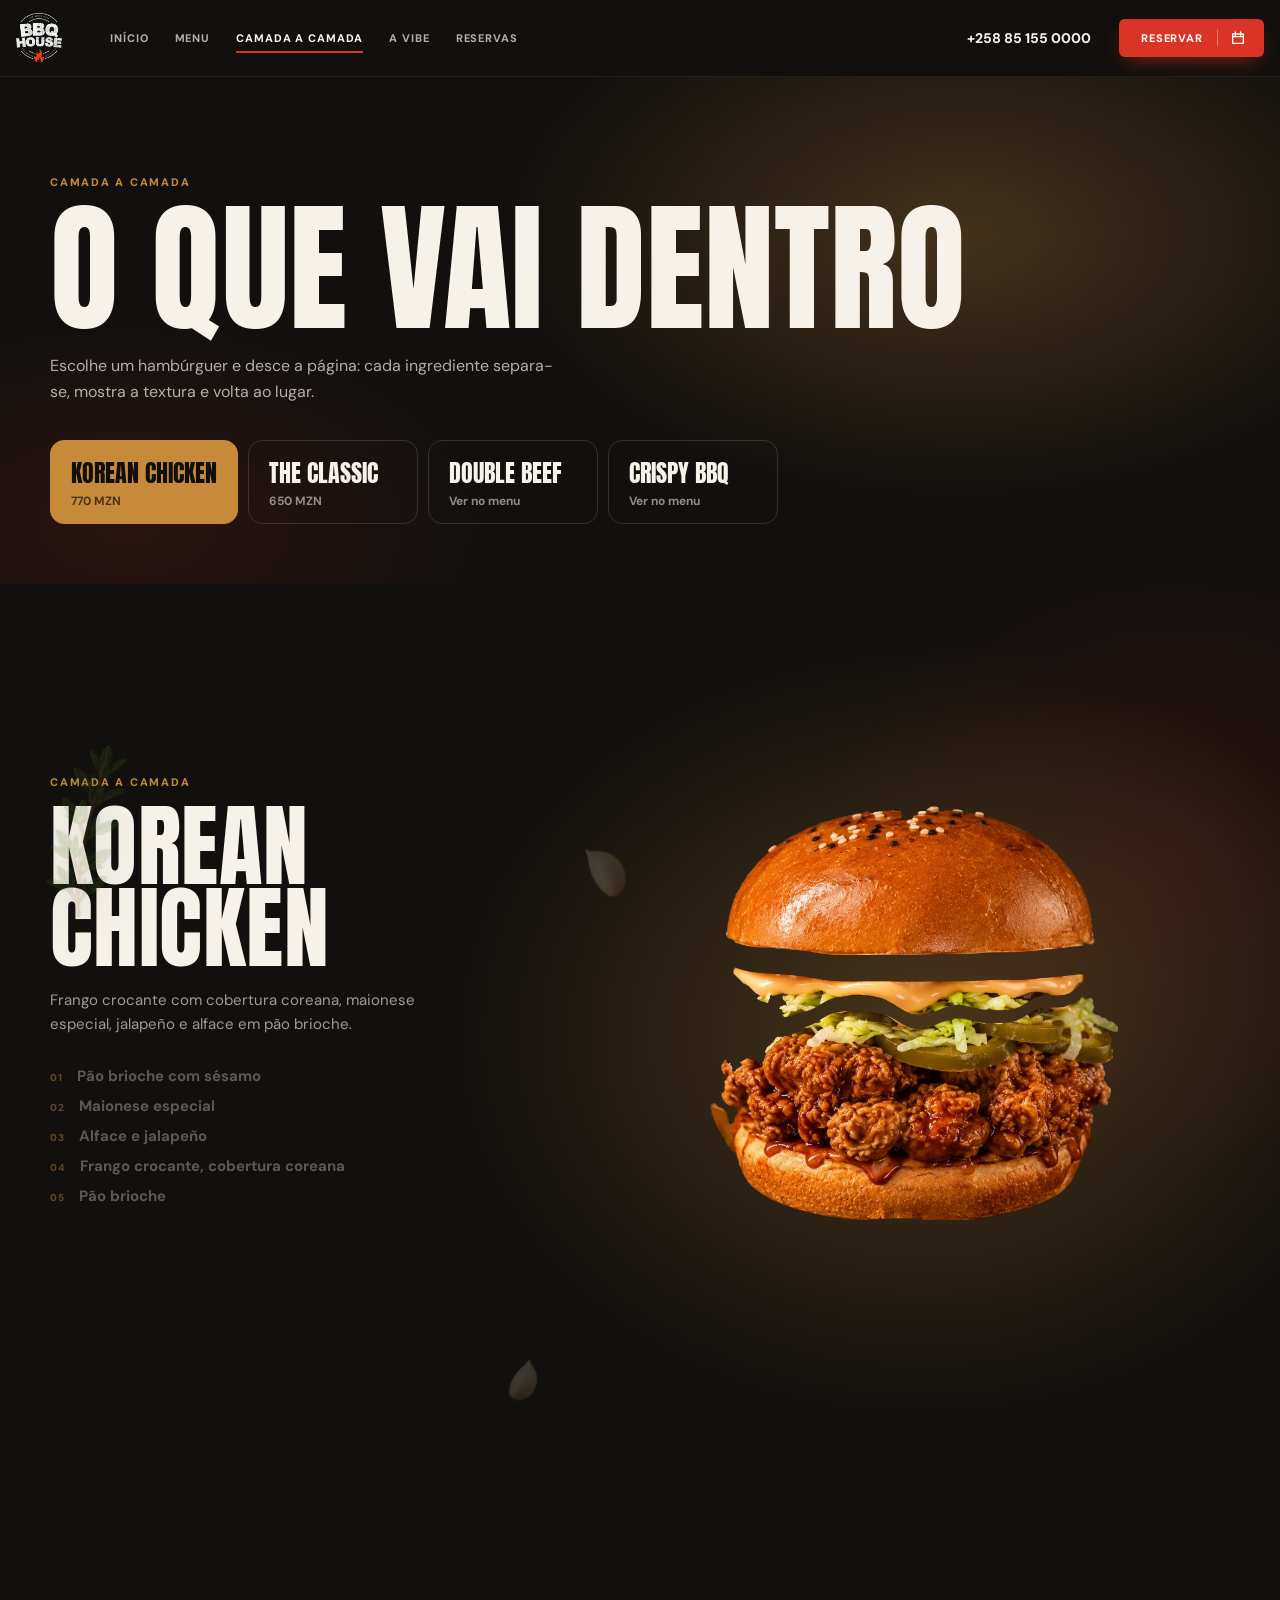
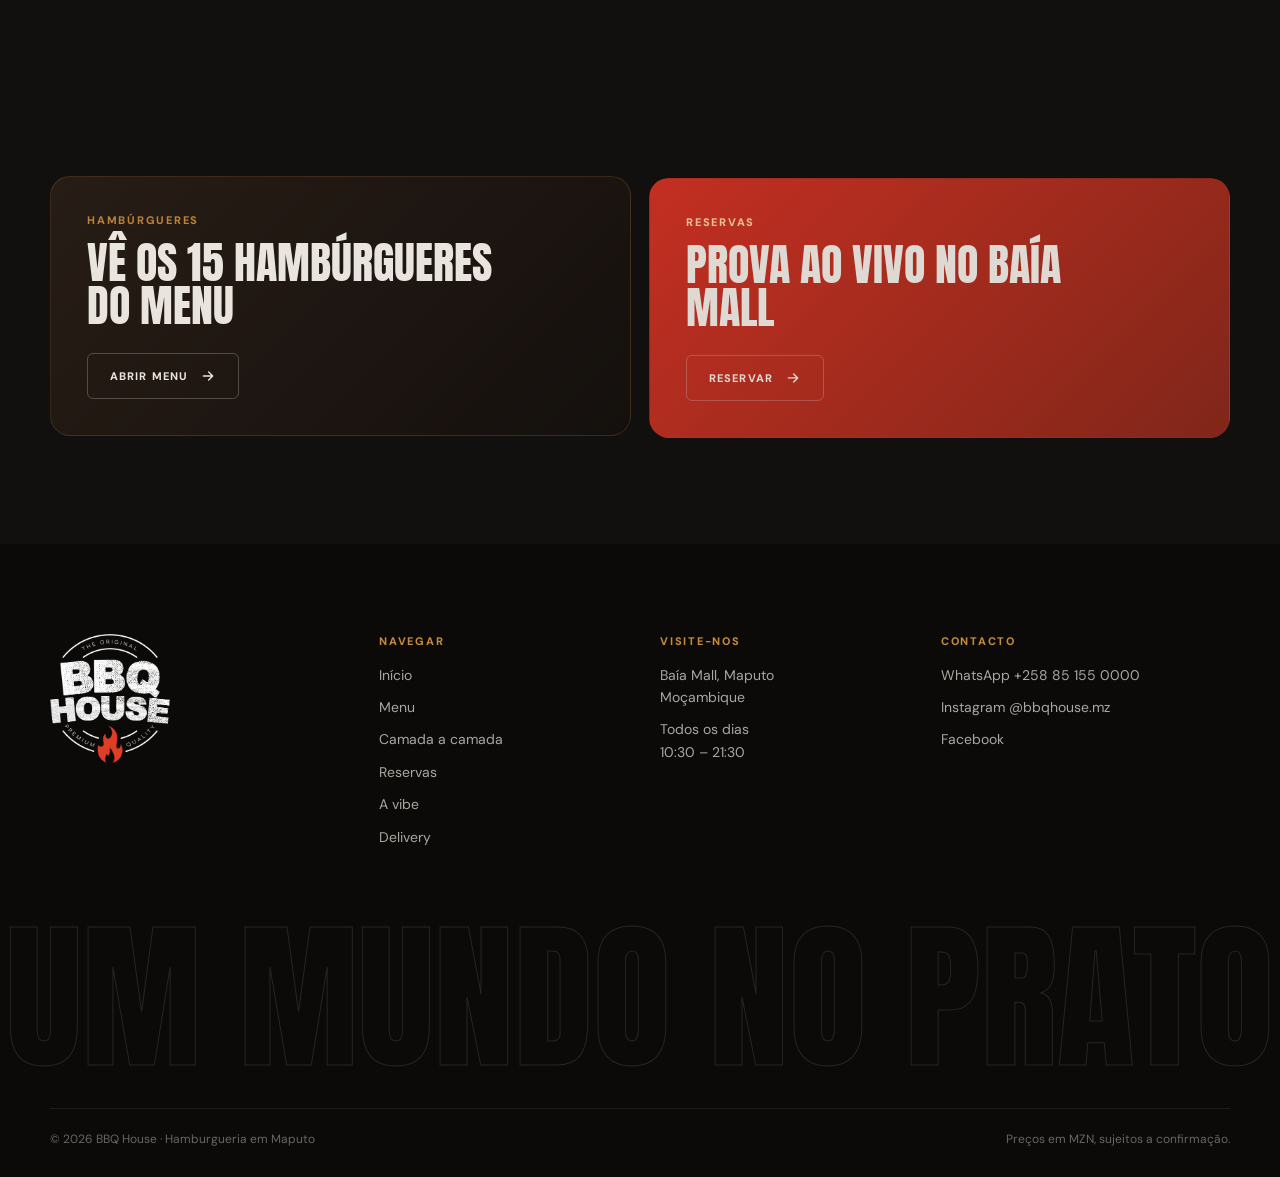
==== camadas.html @ 271ad7fa "Mais páginas: menu completo, camada a camada e reservas - menu.html: os 104 pratos do menu publicado" ====
<!doctype html>
<html lang="pt">
<head>
  <meta charset="utf-8">
  <meta name="viewport" content="width=device-width, initial-scale=1">
  <title>Camada a camada — BBQ House Maputo</title>
  <meta name="description" content="Vê cada hambúrguer da BBQ House camada a camada: pão, molhos, vegetais e carne, um a um.">
  <link rel="icon" href="assets/brand/logo-dark.png">
  <link rel="preconnect" href="https://fonts.googleapis.com">
  <link rel="preconnect" href="https://fonts.gstatic.com" crossorigin>
  <link href="https://fonts.googleapis.com/css2?family=Anton&family=DM+Sans:wght@400;500;700;800&display=swap" rel="stylesheet">
  <link rel="stylesheet" href="css/style.css">
</head>
<body class="sub">
  <header class="snav">
    <div class="snav__in">
      <a class="snav__logo" href="index.html" aria-label="BBQ House — início"><img src="assets/brand/logo-white.png" alt="BBQ House"></a>
      <nav class="snav__links" aria-label="Principal"><a href="index.html">Início</a><a href="menu.html">Menu</a><a href="camadas.html" aria-current="page">Camada a camada</a><a href="index.html#vibe">A vibe</a><a href="reservas.html">Reservas</a></nav>
      <a class="snav__phone" href="https://wa.me/258851550000" target="_blank" rel="noopener">+258 85 155 0000</a>
      <a class="btn-menu" href="reservas.html">Reservar <svg viewBox="0 0 24 24" aria-hidden="true"><path d="M4 6h16v14H4z M4 10h16 M8 3v5 M16 3v5"/></svg></a>
      <button class="nav__burger" id="burger-btn" aria-label="Abrir menu" aria-expanded="false" aria-controls="mnav"><span></span><span></span></button>
    </div>
  </header>

  <main>
    <section class="page-hero chero">
      <div class="page-hero__light" aria-hidden="true"></div>
      <div class="wrap">
        <span class="eyebrow">Camada a camada</span>
        <h1>O que vai dentro</h1>
        <p>Escolhe um hambúrguer e desce a página: cada ingrediente separa-se, mostra a textura e volta ao lugar.</p>
        <div class="ctabs" id="story-tabs" role="tablist" aria-label="Escolher hambúrguer"></div>
      </div>
    </section>

    <section class="story" id="story" aria-label="Hambúrguer camada a camada">
      <div class="story__sticky">
        <div class="story__light" aria-hidden="true"></div>
        <img class="deco d-rosemary" src="assets/img/deco/rosemary.webp" alt="" aria-hidden="true" data-depth="0.6" data-rot="-30">
        <img class="deco d-sesame1" src="assets/img/deco/garlic.webp" alt="" aria-hidden="true" data-depth="1.4" data-rot="120">
        <img class="deco d-sesame2" src="assets/img/deco/garlic.webp" alt="" aria-hidden="true" data-depth="0.9" data-rot="-80">
        <div class="wrap story__grid">
          <div class="story__copy">
            <span class="eyebrow">Camada a camada</span>
            <h2 id="story-title">Korean<br>Chicken</h2>
            <p id="story-desc"></p>
            <ol class="story__list" id="story-list"></ol>
            <div class="story__cta" id="story-cta">
              <a class="btn-order btn-order--red" id="story-order" href="https://wa.me/258851550000" target="_blank" rel="noopener">Encomendar</a>
              <span class="story__price" id="story-price"></span>
            </div>
          </div>
          <div class="story__stage" id="story-stage">
            <div class="story__steam" id="story-steam" aria-hidden="true"><i></i><i></i><i></i></div>
          </div>
        </div>
      </div>
    </section>

    <section class="mcta">
      <div class="wrap mcta__grid">
        <a class="mcta__card" href="menu.html#burgers" data-reveal>
          <span class="eyebrow">Hambúrgueres</span><b>Vê os 15 hambúrgueres do menu</b><span class="btn-ghost">Abrir menu <svg viewBox="0 0 24 24" aria-hidden="true"><path d="M5 12h14M13 6l6 6-6 6"/></svg></span>
        </a>
        <a class="mcta__card mcta__card--red" href="reservas.html" data-reveal>
          <span class="eyebrow">Reservas</span><b>Prova ao vivo no Baía Mall</b><span class="btn-ghost">Reservar <svg viewBox="0 0 24 24" aria-hidden="true"><path d="M5 12h14M13 6l6 6-6 6"/></svg></span>
        </a>
      </div>
    </section>
  </main>
  <footer class="footer" id="contacto">
    <div class="wrap footer__top">
      <img class="footer__logo" src="assets/brand/logo-white.png" alt="BBQ House" loading="lazy">
      <nav class="footer__col" aria-label="Rodapé">
        <span class="eyebrow">Navegar</span>
        <a href="index.html">Início</a><a href="menu.html">Menu</a><a href="camadas.html">Camada a camada</a><a href="reservas.html">Reservas</a><a href="index.html#vibe">A vibe</a><a href="index.html#delivery">Delivery</a>
      </nav>
      <div class="footer__col" id="localizacao">
        <span class="eyebrow">Visite-nos</span>
        <p>Baía Mall, Maputo<br>Moçambique</p>
        <p>Todos os dias<br>10:30 – 21:30</p>
      </div>
      <div class="footer__col">
        <span class="eyebrow">Contacto</span>
        <a href="https://wa.me/258851550000" target="_blank" rel="noopener">WhatsApp +258 85 155 0000</a>
        <a href="https://www.instagram.com/bbqhouse.mz" target="_blank" rel="noopener">Instagram @bbqhouse.mz</a>
        <a href="https://www.facebook.com/share/1EReG5933v/" target="_blank" rel="noopener">Facebook</a>
      </div>
    </div>
    <div class="footer__word" aria-hidden="true">Um mundo no prato</div>
    <div class="wrap footer__bottom">
      <span>© 2026 BBQ House · Hamburgueria em Maputo</span>
      <span>Preços em MZN, sujeitos a confirmação.</span>
    </div>
  </footer>

  <!-- Menu do telemóvel -->
  <div class="mnav" id="mnav" hidden role="dialog" aria-modal="true" aria-label="Menu">
    <div class="mnav__top">
      <img src="assets/brand/logo-white.png" alt="BBQ House" width="54">
      <button class="mnav__close" id="mnav-close" type="button" aria-label="Fechar menu">×</button>
    </div>
    <nav aria-label="Menu">
      <a href="index.html">Início</a><a href="menu.html">Menu</a><a href="camadas.html">Camadas</a><a href="reservas.html">Reservas</a><a href="index.html#vibe">A vibe</a><a href="#contacto">Contacto</a>
    </nav>
    <a class="btn-order btn-order--red btn-lg" href="https://wa.me/258851550000" target="_blank" rel="noopener">WhatsApp +258 85 155 0000</a>
  </div>
  <a class="fab" id="fab" href="reservas.html"><svg viewBox="0 0 24 24" aria-hidden="true"><path d="M4 6h16v14H4z M4 10h16 M8 3v5 M16 3v5"/></svg>Reservar mesa</a>
  <script src="assets/vendor/gsap.min.js"></script>
  <script src="assets/vendor/ScrollTrigger.min.js"></script>
  <script src="js/layers.js"></script>
  <script src="js/camadas.js"></script>
  <script src="js/extras.js"></script>
</body>
</html>
---- css/style.css ----
/* BBQ House — paleta: carvão #12100E, branco quente #F6F1E9, vermelho #D93425, âmbar #C78A3B */
:root {
  --charcoal: #12100E;
  --cream: #F6F1E9;
  --white: #FFFDF9;
  --red: #D93425;
  --amber: #C78A3B;
  --muted: #8a8178;

  --panel: var(--amber);   /* cor do painel direito (muda por slide) */
  --panel-ink: var(--charcoal);
  --split: 60%;            /* onde começa o painel colorido */

  --title: 'Anton', 'Bebas Neue', Impact, sans-serif;
  --body: 'DM Sans', system-ui, sans-serif;
}

* { box-sizing: border-box; margin: 0; padding: 0; }
html, body { overflow-x: clip; }
html { scroll-snap-type: y proximity; }
body { font-family: var(--body); color: var(--charcoal); background: var(--charcoal); -webkit-font-smoothing: antialiased; }
img { display: block; max-width: 100%; }
a { color: inherit; text-decoration: none; }
button { font: inherit; color: inherit; background: none; border: 0; cursor: pointer; }
svg { width: 1em; height: 1em; fill: none; stroke: currentColor; stroke-width: 2; stroke-linecap: round; stroke-linejoin: round; }

/* ---------- HERO (pinned) ---------- */
.hero-scroll { position: relative; height: 400vh; /* confirmada em JS: nº de slides × 100vh */ }
.snap { position: absolute; left: 0; width: 1px; height: 1px; scroll-snap-align: start; }

.hero {
  position: sticky; top: 0; height: 100vh; height: 100svh; overflow: hidden;
  background: var(--cream);
}

.panel {
  position: absolute; top: 0; bottom: 0; left: var(--split); right: 0;
  background: var(--panel); overflow: hidden;
}
.panel::after { /* textura subtil */
  content: ''; position: absolute; inset: 0; pointer-events: none; z-index: 2;
  background: radial-gradient(120% 80% at 30% 50%, rgba(255,255,255,.14), transparent 60%);
}
.panel__wipe { position: absolute; inset: 0; z-index: 1; will-change: transform; }

/* antes do arranque (fontes + camadas carregadas) não mostra o conteúdo animado */
.hero:not(.is-ready) .copy, .hero:not(.is-ready) .facts, .hero:not(.is-ready) .stage__shadow, .hero:not(.is-ready) .stage__hint { opacity: 0; }

/* NAV */
.nav { position: absolute; z-index: 20; top: 0; left: 0; right: 0; height: 96px; display: flex; }
.nav__left { width: var(--split); display: flex; align-items: center; padding: 0 3.2vw 0 4vw; }
.nav__right { flex: 1; display: flex; align-items: center; justify-content: space-between; padding: 0 3vw 0 6vw; color: var(--panel-ink); transition: color .6s; }
.nav__logo img { height: 62px; width: auto; }
.nav__links { display: flex; gap: 2.4vw; margin-left: 6vw; }
.nav__links a, .bar__link, .nav__city, .nav__phone {
  font-size: 11px; font-weight: 800; letter-spacing: .06em; text-transform: uppercase;
}
.nav__links a { position: relative; }
.nav__links a::after { content: ''; position: absolute; left: 0; right: 100%; bottom: -6px; height: 2px; background: var(--red); transition: right .3s; }
.nav__links a:hover::after { right: 0; }
.btn-menu {
  margin-left: auto; display: inline-flex; align-items: center; gap: 14px;
  background: var(--red); color: var(--white); padding: 11px 18px 11px 22px; border-radius: 6px;
  font-size: 11px; font-weight: 800; letter-spacing: .08em; text-transform: uppercase;
  box-shadow: 0 8px 20px -8px rgba(217,52,37,.7);
}
.btn-menu svg { font-size: 16px; padding-left: 12px; box-sizing: content-box; border-left: 1px solid rgba(255,255,255,.35); }
.nav__phone { font-size: 17px; font-weight: 800; letter-spacing: .01em; }
.nav__city {
  display: inline-flex; align-items: center; gap: 12px; background: var(--white); color: var(--charcoal);
  padding: 10px 16px 10px 20px; border-radius: 6px; box-shadow: 0 10px 24px -12px rgba(0,0,0,.35);
}
.nav__burger { display: none; }

/* COPY */
.copy { position: absolute; z-index: 10; left: 11.5vw; top: 27vh; width: 30vw; max-width: 430px; }
.copy__tag {
  display: inline-block; background: var(--red); color: var(--white); border-radius: 4px;
  font-size: 10px; font-weight: 800; letter-spacing: .08em; text-transform: uppercase; padding: 4px 8px;
}
.copy__title {
  font-family: var(--title); font-weight: 400; text-transform: uppercase;
  font-size: clamp(46px, 5.6vw, 96px); line-height: .94; letter-spacing: .005em; margin: 14px 0 12px;
}
.copy__heat { display: flex; align-items: center; gap: 10px; font-size: 11px; font-weight: 700; color: var(--red); }
.flames { display: inline-flex; gap: 1px; font-size: 13px; }
.flames svg { fill: var(--red); stroke: none; }
.flames svg:nth-child(3) { opacity: .35; }
.copy__desc { margin-top: 22px; max-width: 300px; font-size: 13px; line-height: 1.6; color: var(--muted); min-height: 4.8em; }
.copy__label { display: block; margin-top: 20px; font-size: 9px; font-weight: 800; letter-spacing: .1em; text-transform: uppercase; color: var(--muted); }
.copy__ingredients { list-style: none; display: flex; gap: 10px; margin-top: 12px; }
.copy__ingredients li {
  width: 32px; height: 32px; border-radius: 50%; border: 1.5px solid var(--red); color: var(--red);
  display: grid; place-items: center; font-size: 15px;
}
.copy__ingredients li.more { background: var(--red); color: var(--white); font-size: 10px; font-weight: 800; }
.copy__buy { display: flex; flex-wrap: wrap; align-items: center; gap: 14px 22px; margin-top: 34px; }
.btn-layers {
  display: inline-flex; align-items: center; gap: 10px; padding: 12px 18px; border-radius: 6px; border: 1.5px solid var(--charcoal);
  font-size: 11px; font-weight: 800; letter-spacing: .08em; text-transform: uppercase; transition: background .2s, color .2s, transform .2s;
}
.btn-layers svg { font-size: 15px; }
.btn-layers:hover { transform: translateY(-2px); }
.btn-layers[aria-pressed="true"] { background: var(--charcoal); color: var(--white); }
.btn-order {
  display: inline-block; background: var(--charcoal); color: var(--white); border-radius: 6px;
  font-size: 11px; font-weight: 800; letter-spacing: .08em; text-transform: uppercase; padding: 13px 22px;
  transition: transform .2s, background .2s;
}
.btn-order:hover { transform: translateY(-2px); background: var(--red); }
.btn-order--red { background: var(--red); }
.btn-order--red:hover { background: var(--amber); }
.copy__price { font-family: var(--title); font-size: 40px; color: var(--red); letter-spacing: .01em; }
.copy__price small { font-family: var(--body); font-size: 12px; font-weight: 800; letter-spacing: .06em; }

/* STAGE / BURGER (animado por GSAP: só transform/opacity) */
.stage { position: absolute; z-index: 8; left: 54%; top: 55%; width: 0; height: 0; }
.stage__par, .stage__bob { position: absolute; left: 0; top: 0; width: 0; height: 0; }
.burger { position: absolute; left: 0; top: 0; transform-origin: 0 0; }
.burger .layer {
  position: absolute; left: 0; bottom: 0; max-width: none; user-select: none; -webkit-user-drag: none;
  will-change: transform; backface-visibility: hidden;
}
/* sombra de contacto: escurece a camada de baixo onde a de cima assenta */
.burger .cshadow {
  position: absolute; left: 0; bottom: 0; height: 46px; border-radius: 50%; pointer-events: none;
  background: radial-gradient(closest-side, rgba(40,18,6,.55), rgba(40,18,6,.25) 55%, transparent);
}
.thumbs .burger .layer, .peek .burger .layer { will-change: auto; }
.burger .tag-line {
  position: absolute; display: flex; align-items: center; gap: 10px; white-space: nowrap;
  font-size: 13px; font-weight: 800; letter-spacing: .04em; text-transform: uppercase; color: var(--charcoal);
  pointer-events: none; opacity: 0;
}
.burger .tag-line::before { content: ''; width: 3.5em; height: 1.5px; background: currentColor; opacity: .6; }
.burger .tag-line.left { flex-direction: row-reverse; }
.burger .tag-line.right { color: var(--panel-ink); }

.order-float { position: absolute; z-index: 13; visibility: hidden; }

.stage__shadow {
  position: absolute; left: 0; top: 0; width: 300px; height: 40px;
  background: radial-gradient(closest-side, rgba(0,0,0,.33), transparent); transition: opacity .6s;
}
.hero.is-open .stage__shadow { opacity: .35; }
.stage__hit { position: absolute; z-index: 12; cursor: pointer; border-radius: 40%; }
.stage__hit:focus-visible { outline: 2px dashed var(--red); outline-offset: 6px; }
.stage__hint {
  position: absolute; z-index: 9; left: 54%; transform: translateX(-50%); font-size: 10px; font-weight: 800;
  letter-spacing: .14em; text-transform: uppercase; color: var(--muted); transition: opacity .4s; pointer-events: none;
}
.hero.is-open .stage__hint, .hero.is-busy .stage__hint { opacity: 0; }

/* vapor (como o fumo da referência) — gradiente já desfocado, sem filtros */
.steam { position: absolute; left: 0; top: 0; width: 0; height: 0; }
.steam i {
  position: absolute; width: 220px; height: 220px; margin: -110px; border-radius: 50%; opacity: 0;
  background: radial-gradient(closest-side, rgba(255,255,255,.4), rgba(255,255,255,.12) 50%, transparent);
  will-change: transform, opacity;
}
.hero.is-open .steam i { animation: steam 4s ease-in infinite; }
.steam i:nth-child(1) { left: -90px; } .steam i:nth-child(2) { left: 70px; animation-delay: 1s !important; }
.steam i:nth-child(3) { left: -20px; animation-delay: 2s !important; } .steam i:nth-child(4) { left: 120px; animation-delay: 3s !important; }
@keyframes steam { 0% { opacity: 0; transform: translate3d(0, 40px, 0) scale(.6); } 30% { opacity: .55; } 100% { opacity: 0; transform: translate3d(0, -260px, 0) scale(1.6); } }

/* FACTS */
.facts { position: absolute; z-index: 9; left: 67.5%; top: 21vh; display: flex; gap: 8px; }
.fact {
  min-width: 58px; padding: 9px 8px 18px; background: var(--white); text-align: center;
  clip-path: polygon(0 0, 100% 0, 100% 100%, 50% 86%, 0 100%); box-shadow: 0 8px 18px rgba(0,0,0,.1);
}
.fact span { display: block; font-size: 8.5px; font-weight: 700; color: var(--charcoal); }
.fact b { display: block; margin-top: 3px; font-size: 15px; font-weight: 800; color: var(--red); }

/* PEEK */
.peek { position: absolute; z-index: 7; left: 100%; top: 55%; width: 0; height: 0; }

/* BAR */
.bar { position: absolute; z-index: 15; left: 0; right: 0; bottom: 5.5vh; height: 56px; display: flex; align-items: center; }
.thumbs { list-style: none; display: flex; gap: 14px; margin-left: 11.5vw; }
.thumbs button { position: relative; width: 52px; height: 52px; border-radius: 50%; transition: transform .3s, background .3s; }
.thumbs button:hover { transform: translateY(-3px); }
.thumbs button.is-active { background: rgba(18,16,14,.07); }
.thumbs button.is-active::after { content: ''; position: absolute; left: 50%; bottom: -10px; width: 16px; height: 2px; margin-left: -8px; background: var(--red); }
.thumbs .burger { left: 50%; top: 50%; }

.arrows { position: absolute; left: calc(var(--split) - 38px); display: flex; align-items: center; gap: 0; }
.arrow { width: 38px; height: 38px; border-radius: 50%; display: grid; place-items: center; font-size: 16px; transition: transform .2s; }
.arrow:hover { transform: scale(1.08); }
.arrow--prev { background: var(--panel); color: var(--panel-ink); transition: background .6s, color .6s, transform .2s; }
.arrow--next { background: var(--white); color: var(--charcoal); box-shadow: 0 8px 20px -8px rgba(0,0,0,.35); margin-left: 7.5vw; }
.counter { position: absolute; left: 76px; width: 7.5vw; text-align: center; margin-left: -38px; font-size: 10px; font-weight: 800; letter-spacing: .14em; color: var(--panel-ink); transition: color .6s; }
.bar__link { position: absolute; right: 7vw; display: inline-flex; align-items: center; gap: 6px; color: var(--panel-ink); transition: color .6s; }

.scroll-cue {
  position: absolute; z-index: 15; left: 3.2vw; top: 50%; transform: translateY(-50%) rotate(-90deg); transform-origin: 0 0;
  display: flex; align-items: center; gap: 10px; font-size: 9px; font-weight: 800; letter-spacing: .2em; text-transform: uppercase; color: var(--muted);
}
.scroll-cue span { width: 34px; height: 1.5px; background: currentColor; position: relative; overflow: hidden; }
.scroll-cue span::after { content: ''; position: absolute; inset: 0; background: var(--red); animation: cue 1.8s ease-in-out infinite; }
@keyframes cue { from { transform: translateX(100%); } to { transform: translateX(-100%); } }

/* ---------- SECÇÕES SEGUINTES (direcção visual: fundo carvão, títulos condensados, luz quente, vermelho só nas acções) ---------- */
.after { background: var(--charcoal); color: var(--cream); }
.wrap { width: min(1180px, 100% - 32px); margin: 0 auto; }
.eyebrow { display: inline-block; font-size: 11px; font-weight: 800; letter-spacing: .16em; text-transform: uppercase; color: var(--amber); }
h2 { font-family: var(--title); font-weight: 400; text-transform: uppercase; line-height: .92; letter-spacing: .005em; }
.section-head { text-align: center; max-width: 780px; margin: 0 auto 56px; }
.section-head h2 { font-size: clamp(46px, 6.4vw, 92px); margin: 12px 0 16px; }
.section-head p { color: rgba(246,241,233,.62); line-height: 1.6; }
.price-tbc { font-family: var(--body); font-size: 12px; font-weight: 800; letter-spacing: .08em; text-transform: uppercase; }

.btn-ghost {
  display: inline-flex; align-items: center; gap: 12px; padding: 14px 22px; border-radius: 6px;
  border: 1.5px solid rgba(246,241,233,.25); color: var(--cream);
  font-size: 11px; font-weight: 800; letter-spacing: .1em; text-transform: uppercase; transition: border-color .3s, transform .3s;
}
.btn-ghost:hover { border-color: var(--amber); transform: translateY(-2px); }
.btn-ghost svg { font-size: 16px; }
.btn-lg { padding: 18px 30px; font-size: 12px; }

/* CAMADA A CAMADA */
.story { position: relative; height: 340vh; background: var(--charcoal); color: var(--cream); }
.story__sticky { position: sticky; top: 0; height: 100vh; height: 100svh; overflow: hidden; }
.story__light { /* luz quente lateral, como pede a direcção visual */
  position: absolute; inset: 0; pointer-events: none;
  background:
    radial-gradient(60% 70% at 72% 50%, rgba(199,138,59,.30), transparent 62%),
    radial-gradient(40% 50% at 92% 30%, rgba(217,52,37,.12), transparent 70%);
}
.story__grid { position: relative; height: 100%; display: grid; grid-template-columns: 1fr 1.25fr; align-items: center; gap: 40px; }
.story__copy h2 { font-size: clamp(56px, 7vw, 112px); margin: 14px 0 18px; }
.story__copy > p { max-width: 380px; color: rgba(246,241,233,.62); line-height: 1.6; font-size: 15px; }
.story__list { list-style: none; margin-top: 30px; display: grid; gap: 10px; }
.story__list li {
  display: flex; align-items: baseline; gap: 14px; font-weight: 700; font-size: 15px; color: rgba(246,241,233,.32);
  transition: color .4s, transform .4s;
}
.story__list li span { font-size: 10px; font-weight: 800; letter-spacing: .1em; color: rgba(199,138,59,.45); transition: color .4s; }
.story__list li.is-on { color: var(--cream); transform: translateX(6px); }
.story__list li.is-on span { color: var(--amber); }
.story__cta { display: flex; align-items: center; gap: 24px; margin-top: 34px; opacity: 0; }
.story__price { font-family: var(--title); font-size: 38px; color: var(--cream); }
.story__price small { font-family: var(--body); font-size: 12px; font-weight: 800; color: var(--amber); }
.story__stage { position: relative; height: 92vh; }
.story__stage .burger .layer { filter: none; }
.story__stage .burger .tag-line { color: var(--cream); }
.story__stage .burger .tag-line::before { background: var(--amber); opacity: .9; }
.story__steam { position: absolute; left: 50%; top: 58%; width: 0; height: 0; opacity: 0; }
.story__steam i {
  position: absolute; width: 260px; height: 260px; margin: -130px; border-radius: 50%;
  background: radial-gradient(closest-side, rgba(246,241,233,.16), rgba(246,241,233,.05) 55%, transparent);
  animation: steam 5s ease-in infinite; will-change: transform, opacity;
}
.story__steam i:nth-child(1) { left: -110px; } .story__steam i:nth-child(2) { left: 30px; animation-delay: 1.6s; } .story__steam i:nth-child(3) { left: 150px; animation-delay: 3.2s; }

/* MENU */
.menu { background: var(--charcoal); color: var(--cream); padding: 130px 0 110px; }
.mgrid { display: grid; grid-template-columns: repeat(4, 1fr); grid-auto-rows: 250px; gap: 14px; }
.mcard { position: relative; overflow: hidden; border-radius: 14px; background: #1d1916; display: block; isolation: isolate; }
.mcard img { position: absolute; inset: -8% 0; width: 100%; height: 116%; object-fit: cover; transition: transform 1s cubic-bezier(.22,.8,.2,1); will-change: transform; }
.mcard::after { content: ''; position: absolute; inset: 0; z-index: 1; background: linear-gradient(180deg, transparent 40%, rgba(18,16,14,.92)); }
.mcard:hover img { transform: scale(1.06); }
.mcard__body { position: absolute; z-index: 2; left: 22px; right: 22px; bottom: 18px; display: flex; justify-content: space-between; align-items: baseline; gap: 12px; }
.mcard__body b { font-family: var(--title); font-weight: 400; font-size: 30px; text-transform: uppercase; line-height: 1; color: var(--cream); }
.mcard__body small { font-size: 12px; font-weight: 800; color: var(--amber); white-space: nowrap; }
.card--xl { grid-column: span 2; grid-row: span 2; }
.card--xl .mcard__body b { font-size: 54px; }
.card--wide { grid-column: span 2; }
.menu__more { text-align: center; margin-top: 46px; }

/* A CASA */
.house { background: #1a1613; color: var(--cream); padding: 130px 0; }
.house__grid { display: grid; grid-template-columns: 1fr 1fr; gap: 70px; align-items: center; }
.house__photo { position: relative; overflow: hidden; border-radius: 16px; aspect-ratio: 4 / 5; }
.house__photo img { position: absolute; inset: -8% 0; width: 100%; height: 116%; object-fit: cover; will-change: transform; }
.house__photo figcaption {
  position: absolute; left: 20px; bottom: 20px; background: var(--charcoal); color: var(--amber);
  font-size: 11px; font-weight: 800; letter-spacing: .14em; text-transform: uppercase; padding: 8px 12px; border-radius: 4px;
}
.house__copy h2 { font-size: clamp(54px, 6.6vw, 104px); margin: 14px 0 22px; }
.house__copy > p { color: rgba(246,241,233,.66); line-height: 1.7; max-width: 480px; }
.house__points { list-style: none; margin-top: 36px; display: grid; gap: 18px; }
.house__points li { display: grid; gap: 4px; padding-left: 18px; border-left: 2px solid var(--amber); }
.house__points b { font-size: 15px; }
.house__points span { color: rgba(246,241,233,.55); font-size: 14px; }

/* DELIVERY */
.delivery { background: var(--charcoal); color: var(--cream); padding: 120px 0; border-top: 1px solid rgba(246,241,233,.06); }
.delivery__inner { display: flex; justify-content: space-between; align-items: flex-end; gap: 40px; }
.delivery h2 { font-size: clamp(54px, 7vw, 110px); margin: 14px 0 18px; }
.delivery p { color: rgba(246,241,233,.62); max-width: 460px; line-height: 1.6; }
.delivery__actions { display: grid; justify-items: end; gap: 14px; }
.delivery__phone { font-family: var(--title); font-size: 30px; letter-spacing: .02em; }

/* FOOTER */
.footer { background: #0b0a09; color: var(--cream); padding: 90px 0 30px; overflow: hidden; }
.footer__top { display: grid; grid-template-columns: 1.2fr 1fr 1fr 1.2fr; gap: 40px; align-items: start; }
.footer__logo { width: 120px; }
.footer__col { display: grid; gap: 10px; align-content: start; }
.footer__col .eyebrow { margin-bottom: 6px; }
.footer__col a, .footer__col p { color: rgba(246,241,233,.68); font-size: 14px; line-height: 1.6; transition: color .3s; }
.footer__col a:hover { color: var(--cream); }
.footer__word {
  font-family: var(--title); text-transform: uppercase; white-space: nowrap; text-align: center;
  font-size: clamp(60px, 12.5vw, 200px); line-height: 1; margin: 70px 0 30px; color: transparent;
  -webkit-text-stroke: 1px rgba(246,241,233,.12);
}
.footer__bottom { display: flex; justify-content: space-between; gap: 20px; font-size: 12px; color: rgba(246,241,233,.4); border-top: 1px solid rgba(246,241,233,.08); padding-top: 22px; }


/* ---------- ILUSTRAÇÕES (decoração animada pelo scroll) ---------- */
.deco { position: absolute; z-index: 1; pointer-events: none; user-select: none; will-change: transform; filter: drop-shadow(0 18px 22px rgba(0,0,0,.45)); }
.menu, .house, .reserve, .vibe__pin { position: relative; }
.menu > .wrap, .house > .wrap, .reserve > .wrap { position: relative; z-index: 2; }
.d-rosemary { width: 70px; left: 4%; top: 12%; }
.d-sesame1 { width: 34px; left: 46%; top: 16%; }
.d-sesame2 { width: 26px; left: 40%; top: 78%; }
.d-pepper1 { width: 30px; right: 6%; top: 84%; }
.d-spatula { width: 92px; left: -14px; top: 140px; }
.d-chili { width: 190px; right: 2%; top: 60px; }
.d-fry1 { width: 26px; right: 9%; top: 46%; }
.d-fry2 { width: 22px; left: 6%; bottom: 8%; }
.d-flame { width: 90px; right: 5%; top: 9%; z-index: 3; opacity: .9; }
.d-onion { width: 110px; left: 3%; bottom: 7%; z-index: 3; opacity: .85; }
.d-cleaver { width: 260px; right: -40px; top: 60px; }
.d-tongs { width: 100px; left: 1%; top: 18%; }
.d-fork { width: 52px; right: 3%; bottom: 10%; }
.d-chili2 { width: 140px; right: 30%; top: 40px; }

/* ---------- FAZ ZOOM ---------- */
.zoom { position: relative; height: 420vh; background: #1d2228; color: var(--cream); }
.zoom__sticky { position: sticky; top: 0; height: 100vh; height: 100svh; overflow: hidden; }
.zoom__bg { position: absolute; inset: -40px; background: url(../assets/img/zoom/bg.webp) center / cover; opacity: .55; transform: scale(1.1); will-change: transform; }
.zoom__bg::after { content: ''; position: absolute; inset: 0; background: linear-gradient(90deg, rgba(18,16,14,.92) 0%, rgba(18,16,14,.55) 55%, rgba(18,16,14,.25)); }
.zoom__grid { position: relative; height: 100%; display: grid; grid-template-columns: 1fr auto; align-items: center; gap: 60px; }
.zoom__words { position: relative; height: clamp(64px, 7.4vw, 128px); margin: 18px 0 10px; }
.zoom__word {
  position: absolute; left: 0; top: 0; font-size: clamp(44px, 5.6vw, 100px); white-space: nowrap; color: var(--cream);
  opacity: 0; transform: translateY(40px); will-change: transform, opacity;
}
.zoom__word--gold { color: #F2C14E; }
.zoom__line { font-size: 17px; color: rgba(246,241,233,.72); max-width: 380px; line-height: 1.55; }
.zoom__cta { display: flex; gap: 14px; flex-wrap: wrap; margin-top: 30px; opacity: 0; }
.zoom__bar { margin-top: 40px; width: 220px; height: 2px; background: rgba(246,241,233,.15); }
.zoom__bar i { display: block; height: 100%; background: #F2C14E; transform-origin: 0 50%; transform: scaleX(0); }
.zoom__frame {
  position: relative; height: min(84vh, 760px); aspect-ratio: 4 / 5; border-radius: 22px; overflow: hidden;
  box-shadow: 0 40px 80px -30px rgba(0,0,0,.8), 0 0 0 1px rgba(242,193,78,.18); background: #2a3038;
}
.zoom__img:not(:first-child) { /* borda esbatida: a foto que entra funde-se com a anterior */
  -webkit-mask-image: linear-gradient(90deg, transparent, #000 6%, #000 94%, transparent), linear-gradient(transparent, #000 6%, #000 94%, transparent);
  -webkit-mask-composite: source-in; mask-image: linear-gradient(90deg, transparent, #000 6%, #000 94%, transparent), linear-gradient(transparent, #000 6%, #000 94%, transparent);
  mask-composite: intersect;
}
.zoom__img { position: absolute; inset: 0; width: 100%; height: 100%; object-fit: cover; will-change: transform, opacity; backface-visibility: hidden; }
.zoom__corner { position: absolute; width: 34px; height: 34px; border: 2px solid #F2C14E; z-index: 2; opacity: .85; }
.zoom__corner--tl { left: 18px; top: 18px; border-right: 0; border-bottom: 0; }
.zoom__corner--br { right: 18px; bottom: 18px; border-left: 0; border-top: 0; }

/* ---------- FAIXA ---------- */
.marquee { background: var(--red); color: var(--cream); overflow: hidden; padding: 18px 0; transform: rotate(-1.6deg); margin: -10px -20px; position: relative; z-index: 4; box-shadow: 0 14px 30px -14px rgba(0,0,0,.6); }
.marquee__track { display: flex; align-items: center; gap: 34px; width: max-content; animation: marquee 28s linear infinite; will-change: transform; }
.marquee span { font-family: var(--title); font-size: 34px; text-transform: uppercase; white-space: nowrap; }
.marquee i { width: 16px; height: 20px; background: url(../assets/img/deco/flame.webp) center / contain no-repeat; filter: brightness(0) invert(1); }
@keyframes marquee { to { transform: translate3d(-50%, 0, 0); } }

/* ---------- A VIBE (galeria horizontal) ---------- */
.vibe { background: var(--charcoal); color: var(--cream); }
.vibe__pin { height: 100vh; height: 100svh; overflow: hidden; display: flex; flex-direction: column; justify-content: center; gap: 40px; }
.vibe__head { display: flex; justify-content: space-between; align-items: flex-end; gap: 30px; }
.vibe__head h2 { font-size: clamp(54px, 7vw, 112px); margin-top: 10px; }
.vibe__head p { max-width: 320px; color: rgba(246,241,233,.62); line-height: 1.6; }
.vibe__track { display: flex; gap: 22px; padding: 0 max(16px, calc((100vw - 1180px) / 2)); width: max-content; will-change: transform; }
.vcard { position: relative; flex: none; width: clamp(240px, 24vw, 340px); aspect-ratio: 4 / 5; border-radius: 16px; overflow: hidden; margin: 0; background: #1d1916; }
.vcard:nth-child(even) { transform: translateY(34px); }
.vcard img { width: 100%; height: 100%; object-fit: cover; transition: transform 1s cubic-bezier(.22,.8,.2,1); }
.vcard:hover img { transform: scale(1.06); }
.vcard figcaption {
  position: absolute; left: 0; right: 0; bottom: 0; padding: 60px 20px 20px; font-size: 15px; font-weight: 700; line-height: 1.35;
  background: linear-gradient(transparent, rgba(18,16,14,.92));
}
.vcard--end { display: flex; flex-direction: column; justify-content: center; align-items: flex-start; gap: 14px; padding: 30px; background: linear-gradient(160deg, #2a211b, #12100E); border: 1px solid rgba(242,193,78,.2); }
.vcard--end b { font-family: var(--title); font-weight: 400; font-size: 44px; }

/* ---------- RESERVAS ---------- */
.reserve { background: #171310; color: var(--cream); padding: 130px 0; overflow: hidden; }
.reserve__grid { display: grid; grid-template-columns: minmax(0, .9fr) minmax(0, 1.1fr); gap: 70px; align-items: start; }
.reserve__intro h2 { font-size: clamp(54px, 6.6vw, 104px); margin: 14px 0 20px; }
.reserve__intro > p { color: rgba(246,241,233,.66); line-height: 1.7; max-width: 440px; }
.reserve__facts { list-style: none; margin-top: 34px; display: grid; gap: 16px; }
.reserve__facts li { display: grid; gap: 4px; padding-left: 18px; border-left: 2px solid var(--amber); }
.reserve__facts span { color: rgba(246,241,233,.55); font-size: 14px; }
.rform, .rdone { background: #201a16; border: 1px solid rgba(246,241,233,.08); border-radius: 20px; padding: 34px; box-shadow: 0 40px 80px -40px rgba(0,0,0,.8); }
.rform { display: grid; grid-template-columns: minmax(0, 1fr); gap: 24px; min-width: 0; }
.rform > * { min-width: 0; }
.rform[hidden], .rdone[hidden] { display: none; }
.rform, .rdone { grid-column: 2; grid-row: 1; }
.vibe__track { position: relative; z-index: 2; }
.d-onion { z-index: 1; }
.rform__label, .field > span { display: block; font-size: 11px; font-weight: 800; letter-spacing: .14em; text-transform: uppercase; color: var(--amber); margin-bottom: 10px; }
.rform__label small, .field small { color: rgba(246,241,233,.4); letter-spacing: .04em; text-transform: none; font-weight: 500; }
.rform__people { display: inline-flex; align-items: center; gap: 18px; background: #12100E; border-radius: 999px; padding: 6px; }
.pbtn { width: 44px; height: 44px; border-radius: 50%; background: #2c241e; font-size: 22px; transition: background .2s; }
.pbtn:hover { background: var(--red); }
#r-people { font-family: var(--title); font-size: 30px; min-width: 2ch; text-align: center; }
.rform__days, .rform__times, .rform__chips { display: flex; flex-wrap: wrap; gap: 8px; }
.rform__days { flex-wrap: nowrap; overflow-x: auto; padding-bottom: 4px; scrollbar-width: thin; }
.day, .tslot, .chip {
  border: 1.5px solid rgba(246,241,233,.14); border-radius: 12px; transition: border-color .2s, background .2s, color .2s, transform .2s;
}
.day { flex: none; width: 64px; padding: 10px 0; display: grid; justify-items: center; gap: 2px; }
.day small { font-size: 10px; font-weight: 800; letter-spacing: .1em; text-transform: uppercase; color: rgba(246,241,233,.5); }
.day b { font-family: var(--title); font-weight: 400; font-size: 26px; line-height: 1; }
.tslot { padding: 9px 12px; font-size: 13px; font-weight: 700; }
.chip { padding: 9px 14px; font-size: 13px; font-weight: 700; border-radius: 999px; }
.day:hover, .tslot:hover, .chip:hover { border-color: var(--amber); }
.day[aria-checked="true"], .tslot[aria-checked="true"], .chip[aria-checked="true"] { background: var(--amber); border-color: var(--amber); color: var(--charcoal); }
.day[aria-checked="true"] small { color: var(--charcoal); }
.tslot:disabled { opacity: .25; cursor: not-allowed; text-decoration: line-through; }
.rform__row { display: grid; grid-template-columns: 1fr 1fr; gap: 14px; }
.field input, .field textarea {
  width: 100%; background: #12100E; border: 1.5px solid rgba(246,241,233,.12); border-radius: 12px; color: var(--cream);
  font: inherit; font-size: 15px; padding: 13px 14px; transition: border-color .2s; resize: vertical;
}
.field input:focus, .field textarea:focus, .day:focus-visible, .tslot:focus-visible, .chip:focus-visible, .pbtn:focus-visible { outline: none; border-color: var(--amber); box-shadow: 0 0 0 3px rgba(199,138,59,.25); }
.field input[aria-invalid="true"] { border-color: var(--red); }
.rform__error { min-height: 1.2em; color: #ff7a6b; font-size: 13px; font-weight: 700; }
.rform__submit { width: 100%; text-align: center; }
.rdone { text-align: left; }
.rdone__tick { display: grid; place-items: center; width: 64px; height: 64px; border-radius: 50%; background: var(--amber); color: var(--charcoal); font-size: 30px; margin-bottom: 18px; }
.rdone__tick svg { stroke-width: 3; }
.rdone h3 { font-family: var(--title); font-weight: 400; text-transform: uppercase; font-size: 48px; line-height: 1; margin: 10px 0 22px; }
.rdone__sum { display: grid; grid-template-columns: repeat(3, 1fr); gap: 10px; margin-bottom: 20px; }
.rdone__sum div { background: #12100E; border-radius: 12px; padding: 14px; }
.rdone__sum dt { font-size: 10px; font-weight: 800; letter-spacing: .12em; text-transform: uppercase; color: var(--amber); }
.rdone__sum dd { margin-top: 6px; font-weight: 700; }
.rdone p { color: rgba(246,241,233,.66); line-height: 1.6; }
.rdone__actions { display: flex; flex-wrap: wrap; align-items: center; gap: 12px; margin-top: 24px; }
.rdone__edit { font-size: 13px; font-weight: 700; color: rgba(246,241,233,.6); text-decoration: underline; text-underline-offset: 3px; }

/* ---------- BOTÃO FLUTUANTE + MENU TELEMÓVEL ---------- */
.fab {
  position: fixed; z-index: 60; right: 22px; bottom: 22px; display: inline-flex; align-items: center; gap: 10px;
  background: var(--red); color: var(--white); padding: 14px 20px; border-radius: 999px; font-size: 12px; font-weight: 800;
  letter-spacing: .08em; text-transform: uppercase; box-shadow: 0 16px 34px -10px rgba(217,52,37,.7);
  transform: translateY(120px); opacity: 0; transition: transform .5s cubic-bezier(.22,.8,.2,1), opacity .4s;
}
.fab svg { font-size: 16px; }
.fab.is-on { transform: none; opacity: 1; }
.mnav { position: fixed; z-index: 80; inset: 0; background: var(--charcoal); color: var(--cream); display: flex; flex-direction: column; justify-content: center; gap: 40px; padding: 90px 24px 40px; }
.mnav[hidden] { display: none; }
.mnav nav { display: grid; gap: 6px; }
.mnav__top { position: absolute; left: 24px; right: 16px; top: 14px; display: flex; justify-content: space-between; align-items: center; }
.mnav__close { width: 48px; height: 48px; font-size: 38px; line-height: 1; color: var(--cream); }
.mnav nav a { font-family: var(--title); font-size: 48px; text-transform: uppercase; line-height: 1.1; }
.nav__burger { position: relative; z-index: 90; }
.nav__burger[aria-expanded="true"] span { background: var(--cream) !important; }


/* ======================================================================
   SUBPÁGINAS (menu, camadas, reservas)
   ====================================================================== */
body.sub { background: var(--charcoal); color: var(--cream); }
.sr { position: absolute; width: 1px; height: 1px; overflow: hidden; clip: rect(0 0 0 0); white-space: nowrap; }
.snav { position: fixed; z-index: 70; top: 0; left: 0; right: 0; background: rgba(18,16,14,.94); border-bottom: 1px solid rgba(246,241,233,.07); }
.snav__in { width: min(1280px, 100% - 32px); margin: 0 auto; height: 76px; display: flex; align-items: center; gap: 28px; }
.snav__logo img { height: 50px; width: auto; }
.snav__links { display: flex; gap: 26px; margin-left: 20px; }
.snav__links a { font-size: 11px; font-weight: 800; letter-spacing: .08em; text-transform: uppercase; color: rgba(246,241,233,.7); position: relative; transition: color .2s; }
.snav__links a:hover, .snav__links a[aria-current="page"] { color: var(--cream); }
.snav__links a[aria-current="page"]::after { content: ''; position: absolute; left: 0; right: 0; bottom: -8px; height: 2px; background: var(--red); }
.snav__phone { margin-left: auto; font-weight: 800; font-size: 14px; }
.snav .btn-menu { margin-left: 0; }
.snav .nav__burger span { background: var(--cream); }

.page-hero { position: relative; overflow: hidden; padding: 170px 0 90px; }
.page-hero__light { position: absolute; inset: 0; pointer-events: none;
  background: radial-gradient(55% 70% at 75% 40%, rgba(199,138,59,.28), transparent 65%), radial-gradient(40% 50% at 10% 90%, rgba(217,52,37,.12), transparent 70%); }
.page-hero h1 { font-family: var(--title); font-weight: 400; text-transform: uppercase; font-size: clamp(72px, 11vw, 180px); line-height: .88; margin: 16px 0 22px; }
.page-hero p { max-width: 520px; color: rgba(246,241,233,.7); line-height: 1.65; font-size: 16px; }
.page-hero .wrap { position: relative; z-index: 2; }

/* --- Menu: topo --- */
.mhero { padding-bottom: 70px; }
.mhero__grid { display: grid; grid-template-columns: 1fr 1fr; align-items: center; gap: 40px; }
.mhero__cta { display: flex; flex-wrap: wrap; gap: 12px; margin-top: 30px; }
.mhero__facts { list-style: none; display: flex; gap: 34px; margin-top: 40px; }
.mhero__facts b { display: block; font-family: var(--title); font-weight: 400; font-size: 40px; color: var(--amber); line-height: 1; }
.mhero__facts span { font-size: 12px; color: rgba(246,241,233,.55); }
.mhero__stage { position: relative; height: 460px; }
.mhero__dish { position: absolute; filter: drop-shadow(0 40px 40px rgba(0,0,0,.6)); will-change: transform; }
.mhero__dish--a { width: 72%; right: 4%; top: 0; }
.mhero__dish--b { width: 58%; left: 0; bottom: -10px; }
.d-mh-flame { width: 80px; left: 46%; top: 120px; z-index: 1; }
.d-mh-chili { width: 170px; right: 3%; bottom: 30px; z-index: 3; }
.d-mh-herb { width: 60px; left: 3%; top: 26%; }

/* --- Menu: barra de categorias --- */
.mbar { position: sticky; top: 76px; z-index: 40; background: rgba(18,16,14,.96); border-top: 1px solid rgba(246,241,233,.07); border-bottom: 1px solid rgba(246,241,233,.07); }
.mbar__in { display: flex; align-items: center; gap: 20px; height: 64px; }
.mchips { flex: 1; display: flex; gap: 6px; overflow-x: auto; scrollbar-width: none; -webkit-mask-image: linear-gradient(90deg, #000 92%, transparent); mask-image: linear-gradient(90deg, #000 92%, transparent); }
.mchips::-webkit-scrollbar { display: none; }
.mchips a { flex: none; padding: 9px 15px; border-radius: 999px; font-size: 12px; font-weight: 800; letter-spacing: .04em; color: rgba(246,241,233,.65); border: 1.5px solid transparent; transition: color .2s, border-color .2s, background .2s; }
.mchips a:hover { color: var(--cream); }
.mchips a.is-on { color: var(--charcoal); background: var(--amber); }
.mchips a[hidden] { display: none; }
.msearch { flex: none; display: flex; align-items: center; gap: 8px; width: 240px; background: #1f1915; border: 1.5px solid rgba(246,241,233,.1); border-radius: 999px; padding: 0 14px; color: rgba(246,241,233,.5); }
.msearch:focus-within { border-color: var(--amber); }
.msearch input { flex: 1; min-width: 0; background: none; border: 0; color: var(--cream); font: inherit; font-size: 14px; padding: 10px 0; outline: none; }

/* --- Menu: categorias --- */
.mcat { padding: 90px 0 40px; scroll-margin-top: 140px; }
.mcat[hidden] { display: none; }
.mcat__grid { display: grid; grid-template-columns: 5fr 7fr; gap: 64px; align-items: start; }
.mcat__photo { position: sticky; top: 164px; margin: 0; border-radius: 18px; overflow: hidden; aspect-ratio: 4 / 5; background: #1d1916; }
.mcat__photo img { position: absolute; inset: -8% 0; width: 100%; height: 116%; object-fit: cover; will-change: transform; }
.mcat__photo::after { content: ''; position: absolute; inset: 0; background: linear-gradient(180deg, transparent 55%, rgba(18,16,14,.85)); }
.mcat__idx { position: absolute; z-index: 2; left: 22px; top: 18px; font-family: var(--title); font-size: 64px; color: var(--cream); opacity: .9; line-height: 1; text-shadow: 0 4px 20px rgba(0,0,0,.5); }
.mcat__photo figcaption { position: absolute; z-index: 2; left: 22px; bottom: 20px; font-size: 11px; font-weight: 800; letter-spacing: .14em; text-transform: uppercase; color: var(--amber); }
.mcat__body h2 { font-size: clamp(54px, 6vw, 96px); margin: 10px 0 10px; }
.mcat__note { color: rgba(246,241,233,.6); margin-bottom: 10px; }
.mgroup { font-family: var(--body); font-size: 12px; font-weight: 800; letter-spacing: .16em; text-transform: uppercase; color: var(--amber); margin: 34px 0 4px; display: flex; align-items: center; gap: 14px; }
.mgroup::after { content: ''; flex: 1; height: 1px; background: rgba(199,138,59,.3); }
.mgroup[hidden], .dishes[hidden], [data-s][hidden] { display: none !important; }
.dishes { list-style: none; margin-top: 10px; }
.dish { padding: 20px 0; border-bottom: 1px solid rgba(246,241,233,.08); }
.dish__head { display: flex; align-items: baseline; gap: 12px; }
.dish h4 { font-family: var(--title); font-weight: 400; text-transform: uppercase; font-size: 26px; letter-spacing: .01em; line-height: 1.05; }
.dish__dots { flex: 1; border-bottom: 2px dotted rgba(246,241,233,.18); transform: translateY(-6px); min-width: 20px; }
.dish__price { font-family: var(--title); font-size: 24px; color: var(--amber); white-space: nowrap; display: inline-flex; gap: 14px; align-items: baseline; }
.dish__price small { font-family: var(--body); font-size: 10px; font-weight: 800; letter-spacing: .1em; text-transform: uppercase; color: rgba(246,241,233,.5); margin-right: 5px; }
.dish__price s { font-family: var(--body); font-size: 13px; color: rgba(246,241,233,.4); }
.dish p { margin-top: 6px; color: rgba(246,241,233,.62); font-size: 14px; line-height: 1.55; max-width: 560px; }
.dish__foot { display: flex; flex-wrap: wrap; align-items: center; gap: 8px; margin-top: 12px; }
.dish__adds { margin-left: auto; display: flex; gap: 6px; flex-wrap: wrap; }
.add {
  display: inline-flex; align-items: center; gap: 6px; padding: 7px 12px; border-radius: 999px; border: 1.5px solid rgba(246,241,233,.16);
  font-size: 11px; font-weight: 800; letter-spacing: .05em; transition: border-color .2s, background .2s, color .2s, transform .2s;
}
.add span { font-size: 15px; line-height: 1; color: var(--amber); transition: color .2s; }
.add:hover { border-color: var(--amber); transform: translateY(-1px); }
.add.is-added { background: var(--amber); border-color: var(--amber); color: var(--charcoal); }
.add.is-added span { color: var(--charcoal); }
.tag { font-size: 10px; font-weight: 800; letter-spacing: .1em; text-transform: uppercase; padding: 4px 8px; border-radius: 4px; }
.tag--hot { background: rgba(217,52,37,.16); color: #ff7a6b; }
.tag--save { background: rgba(199,138,59,.18); color: var(--amber); }
.dish__layers { font-size: 12px; font-weight: 800; color: var(--amber); }
.dish__layers:hover { text-decoration: underline; }
.dishes--grid { display: grid; grid-template-columns: 1fr 1fr; column-gap: 34px; }
.dish--compact { padding: 14px 0; }
.dish--compact h4 { font-size: 20px; }
.dish--compact .dish__price { font-size: 20px; }
.dish--compact .dish__foot { margin-top: 6px; }
.mcat__extras { margin-top: 22px; padding: 14px 18px; border-radius: 12px; background: #1d1916; color: rgba(246,241,233,.6); font-size: 13px; line-height: 1.6; }
.feat { display: grid; grid-template-columns: 220px 1fr; gap: 26px; align-items: center; margin: 26px 0 10px; padding: 22px; border-radius: 18px;
  background: linear-gradient(135deg, #2a1f18, #1a1512); border: 1px solid rgba(199,138,59,.22); }
.feat__img { position: relative; aspect-ratio: 1; display: grid; place-items: center; }
.feat--cut .feat__img::before { content: ''; position: absolute; inset: 10%; border-radius: 50%; background: radial-gradient(closest-side, rgba(199,138,59,.45), transparent); }
.feat--cut img { position: relative; width: 112%; max-width: none; filter: drop-shadow(0 22px 22px rgba(0,0,0,.55)); transition: transform .6s cubic-bezier(.22,.8,.2,1); }
.feat--photo .feat__img { border-radius: 14px; overflow: hidden; }
.feat--photo img { width: 100%; height: 100%; object-fit: cover; transition: transform .8s cubic-bezier(.22,.8,.2,1); }
.feat:hover img { transform: scale(1.06) rotate(-2deg); }
.feat h4 { font-family: var(--title); font-weight: 400; text-transform: uppercase; font-size: 38px; line-height: 1; margin: 8px 0; }
.feat p { color: rgba(246,241,233,.66); font-size: 14px; line-height: 1.55; }
.feat__foot { display: flex; flex-wrap: wrap; align-items: center; gap: 10px; margin-top: 14px; }
.feat .dish__price { font-size: 32px; }
.menu-empty { text-align: center; padding: 90px 16px; color: rgba(246,241,233,.6); font-size: 16px; }

/* --- Chamadas (fim de página / home) --- */
.mcta { padding: 90px 0 110px; position: relative; overflow: hidden; background: var(--charcoal); }
.mcta__grid { display: grid; grid-template-columns: 1fr 1fr; gap: 18px; position: relative; z-index: 2; }
.mcta__card { position: relative; overflow: hidden; display: flex; flex-direction: column; align-items: flex-start; gap: 14px; min-height: 260px; padding: 36px; border-radius: 20px;
  background: linear-gradient(135deg, #2a1f18, #16110e); border: 1px solid rgba(199,138,59,.2); color: var(--cream); transition: transform .4s cubic-bezier(.22,.8,.2,1); }
.mcta__card:hover { transform: translateY(-4px); }
.mcta__card b { font-family: var(--title); font-weight: 400; text-transform: uppercase; font-size: clamp(32px, 3.4vw, 50px); line-height: 1; max-width: 420px; }
.mcta__card > span:not(.eyebrow):not(.btn-ghost) { color: rgba(246,241,233,.75); max-width: 380px; line-height: 1.55; }
.mcta__card .btn-ghost { margin-top: auto; }
.mcta__card--red { background: linear-gradient(135deg, #D93425, #8E2A1C); border-color: transparent; }
.mcta__card--red .eyebrow { color: #ffd9a8; }
.mcta__card--img { padding-right: 46%; }
.mcta__card--img img { position: absolute; right: -2%; bottom: 6%; width: 46%; filter: drop-shadow(0 30px 30px rgba(0,0,0,.6)); transition: transform .6s cubic-bezier(.22,.8,.2,1); }
.mcta__card--img:hover img { transform: rotate(-6deg) scale(1.05); }

/* --- Pedido (carrinho) --- */
.basket-fab {
  position: fixed; z-index: 61; left: 50%; bottom: 22px; transform: translate(-50%, 140px); display: inline-flex; align-items: center; gap: 14px;
  background: var(--amber); color: var(--charcoal); padding: 14px 22px; border-radius: 999px; font-size: 13px; font-weight: 800;
  box-shadow: 0 18px 40px -12px rgba(0,0,0,.7); transition: transform .5s cubic-bezier(.22,.8,.2,1);
}
.basket-fab.is-on { transform: translate(-50%, 0); }
.basket-fab svg { font-size: 18px; }
.basket-fab { white-space: nowrap; }
.basket-fab span:last-child { padding-left: 14px; border-left: 1.5px solid rgba(18,16,14,.25); }
.fly { position: fixed; z-index: 90; left: 0; top: 0; width: 14px; height: 14px; margin: -7px; border-radius: 50%; background: var(--amber); box-shadow: 0 0 18px rgba(199,138,59,.9); pointer-events: none; }
.basket { position: fixed; z-index: 85; inset: 0; }
.basket[hidden] { display: none; }
.basket__shade { position: absolute; inset: 0; background: rgba(0,0,0,.6); }
.basket__panel { position: absolute; top: 0; right: 0; bottom: 0; width: min(440px, 100%); background: #1a1512; color: var(--cream); display: flex; flex-direction: column; overflow-y: auto; padding: 26px; }
.basket__top { display: flex; justify-content: space-between; align-items: center; }
.basket__top h2 { font-size: 44px; }
.basket__list { list-style: none; margin: 16px 0; display: grid; gap: 4px; }
.basket__list li { display: flex; justify-content: space-between; align-items: center; gap: 14px; padding: 12px 0; border-bottom: 1px solid rgba(246,241,233,.08); }
.basket__list b { display: block; font-size: 15px; }
.basket__list small { color: var(--amber); font-weight: 700; }
.basket__empty { color: rgba(246,241,233,.55); font-size: 14px; display: block !important; }
.qty { display: flex; align-items: center; gap: 10px; background: #12100E; border-radius: 999px; padding: 4px; }
.qty button { width: 30px; height: 30px; border-radius: 50%; background: #2c241e; font-size: 16px; }
.qty button:hover { background: var(--red); }
.qty output { min-width: 2ch; text-align: center; font-weight: 800; }
.basket__sum { display: flex; justify-content: space-between; align-items: baseline; padding: 6px 0 20px; }
.basket__sum b { font-family: var(--title); font-size: 34px; color: var(--amber); font-weight: 400; }
.basket__form { display: grid; gap: 14px; }
.seg { display: grid; grid-template-columns: 1fr 1fr; background: #12100E; border-radius: 12px; padding: 4px; }
.seg button { padding: 10px; border-radius: 9px; font-size: 13px; font-weight: 800; color: rgba(246,241,233,.6); }
.seg button[aria-pressed="true"] { background: var(--amber); color: var(--charcoal); }
.basket__form .field[hidden] { display: none; }
.basket__form .btn-order { width: 100%; text-align: center; }
.basket__form .btn-order:disabled { opacity: .4; cursor: not-allowed; transform: none; }
.basket__note { font-size: 12px; color: rgba(246,241,233,.5); line-height: 1.5; }
.basket__note button { color: rgba(246,241,233,.7); text-decoration: underline; font-size: 12px; }

/* --- Camadas: topo + separadores --- */
.chero { padding-bottom: 60px; }
.ctabs { display: flex; flex-wrap: wrap; gap: 10px; margin-top: 34px; }
.ctabs button { display: grid; text-align: left; gap: 2px; padding: 14px 20px; border-radius: 14px; border: 1.5px solid rgba(246,241,233,.14); min-width: 170px; transition: border-color .2s, background .2s, color .2s; }
.ctabs b { font-family: var(--title); font-weight: 400; font-size: 24px; text-transform: uppercase; }
.ctabs small { font-size: 12px; color: rgba(246,241,233,.55); font-weight: 700; }
.ctabs button:hover { border-color: var(--amber); }
.ctabs button[aria-selected="true"] { background: var(--amber); border-color: var(--amber); color: var(--charcoal); }
.ctabs button[aria-selected="true"] small { color: rgba(18,16,14,.7); }
body.sub .story { height: 300vh; }

/* --- Reservas: topo --- */
.rhero { padding-bottom: 120px; }
.rhero__bg { position: absolute; inset: 0; width: 100%; height: 100%; object-fit: cover; opacity: .32; }
.rhero::after { content: ''; position: absolute; inset: 0; background: linear-gradient(180deg, rgba(18,16,14,.2), var(--charcoal) 96%); }
.reserve--page { padding-top: 40px; background: var(--charcoal); }

/* ---------- RESPONSIVO ---------- */
@media (max-width: 1100px) {
  .nav__links { display: none; }
  .copy { width: 36vw; }
}
@media (max-width: 820px) {
  :root { --split: 0%; }
  .panel { left: 0; top: 54%; }
  .nav { height: 72px; }
  .nav__left { width: 100%; padding: 0 16px; }
  .nav__logo img { height: 46px; }
  .btn-menu { display: none; }
  .nav__right { position: absolute; right: 64px; top: 0; height: 72px; padding: 0; color: var(--charcoal); }
  .nav__phone { display: none; }
  .nav__city { padding: 8px 12px; font-size: 10px; }
  .nav__burger { display: grid; gap: 5px; margin-left: auto; width: 40px; height: 40px; place-content: center; }
  .nav__burger span { width: 20px; height: 2px; background: var(--charcoal); }
  .copy { left: 16px; right: 16px; top: 86px; width: auto; max-width: none; }
  .copy__title { font-size: clamp(40px, 12vw, 64px); margin: 8px 0 6px; }
  .copy__desc, .copy__label, .copy__ingredients { display: none; }
  .copy__buy { position: absolute; right: 0; top: 0; margin: 0; flex-direction: column-reverse; align-items: flex-end; gap: 6px; }
  .copy__price { font-size: 30px; }
  .panel { top: 48%; }
  .stage, .stage__hint { left: 50%; }
  .stage { top: 60%; }
  .stage__hint { color: var(--panel-ink); opacity: .7; }
  .facts { display: none; }
  .peek { display: none; }
  .thumbs { margin-left: 16px; gap: 6px; }
  .thumbs button { width: 42px; height: 42px; }
  .arrows, .bar__link, .scroll-cue { display: none; }
  .bar { bottom: 18px; }
  .burger .tag-line { white-space: normal; width: 8em; line-height: 1.15; gap: 6px; }
  .burger .tag-line::before { width: 1.6em; flex: none; }
  /* subpáginas */
  .snav__in { height: 66px; }
  .snav__logo img { height: 42px; }
  .snav__links, .snav__phone, .snav .btn-menu { display: none; }
  .snav .nav__burger { display: grid; }
  .page-hero { padding: 120px 0 60px; }
  .page-hero h1 { font-size: 64px; }
  .mhero__grid { grid-template-columns: 1fr; }
  .mhero__stage { height: 260px; order: -1; }
  .mhero__facts { gap: 22px; }
  .mhero__facts b { font-size: 30px; }
  .mbar { top: 66px; }
  .mbar__in { flex-direction: column; align-items: stretch; height: auto; padding: 10px 0; gap: 10px; }
  .msearch { width: 100%; }
  .mcat { padding: 60px 0 20px; scroll-margin-top: 190px; }
  .mcat__grid { grid-template-columns: 1fr; gap: 24px; }
  .mcat__photo { position: relative; top: 0; aspect-ratio: 16 / 10; }
  .mcat__body h2 { font-size: 52px; }
  .dish h4 { font-size: 22px; }
  .dish__price { font-size: 20px; }
  .dish__adds { margin-left: 0; width: 100%; }
  .dishes--grid { grid-template-columns: 1fr; }
  .feat { grid-template-columns: 1fr; padding: 18px; }
  .feat__img { aspect-ratio: 16 / 10; }
  .feat--cut img { width: 70%; }
  .mcta { padding: 60px 0 80px; }
  .mcta__grid { grid-template-columns: 1fr; }
  .mcta__card { padding: 26px; min-height: 220px; }
  .mcta__card--img { padding-right: 26px; padding-bottom: 150px; }
  .mcta__card--img img { width: 46%; bottom: -8%; }
  .basket-fab { bottom: 16px; }
  .ctabs button { min-width: 0; flex: 1 1 40%; padding: 12px 14px; }
  .ctabs b { font-size: 20px; }
  .btn-layers { display: none; }
  .d-rosemary, .d-sesame1 { display: none; }
  /* texto e comida em áreas distintas */
  .story { height: 300vh; }
  .story__grid { grid-template-columns: 1fr; grid-template-rows: auto 1fr; align-items: start; padding-top: 70px; gap: 0; }
  .story__copy h2 { font-size: 48px; margin: 8px 0 8px; }
  .story__copy > p, .story__list { display: none; }
  .story__cta { position: absolute; left: 0; right: 0; bottom: 22px; justify-content: center; }
  .story__stage { height: 72vh; }
  .menu, .house, .delivery { padding: 90px 0; }
  .mgrid { grid-template-columns: 1fr 1fr; grid-auto-rows: 190px; gap: 10px; }
  .card--xl { grid-column: span 2; grid-row: span 1; }
  .card--xl .mcard__body b, .mcard__body b { font-size: 24px; }
  .mcard__body { left: 14px; right: 14px; bottom: 12px; flex-direction: column; gap: 4px; }
  .house__grid { grid-template-columns: 1fr; gap: 40px; }
  .delivery__inner { flex-direction: column; align-items: flex-start; }
  .delivery__actions { justify-items: start; }
  .footer__top { grid-template-columns: 1fr 1fr; }
  .zoom { height: 380vh; }
  .zoom__grid { grid-template-columns: 1fr; grid-template-rows: auto 1fr; align-items: start; gap: 18px; padding-top: 74px; }
  .zoom__words { height: 60px; margin: 8px 0 4px; }
  .zoom__word { font-size: 44px; }
  .zoom__line, .zoom__bar { display: none; }
  .zoom__cta { position: absolute; left: 0; right: 0; bottom: 20px; z-index: 3; justify-content: center; margin: 0; }
  .zoom__frame { height: auto; width: 100%; max-height: 64vh; justify-self: center; }
  .marquee span { font-size: 24px; }
  .vibe__head { flex-direction: column; align-items: flex-start; gap: 10px; }
  .vibe__head h2 { font-size: 54px; }
  .vibe__pin { gap: 26px; }
  .vcard { width: 70vw; }
  .reserve { padding: 90px 0; }
  .reserve__grid { grid-template-columns: minmax(0, 1fr); gap: 40px; }
  .rform, .rdone { grid-column: 1; grid-row: 2; }
  .rform, .rdone { padding: 22px; }
  .rform__row { grid-template-columns: 1fr; }
  .rdone__sum { grid-template-columns: 1fr 1fr 1fr; }
  .rdone h3 { font-size: 38px; }
  .fab { right: 14px; bottom: 76px; padding: 12px 16px; }

  .d-cleaver { width: 170px; } .d-chili { width: 90px; top: 16px; right: 4%; } .d-chili2 { width: 90px; right: 6%; }
  .d-spatula { width: 60px; } .d-tongs { width: 64px; top: 4%; } .d-fork { width: 34px; }
  .footer__bottom { flex-direction: column; }
}

@media (prefers-reduced-motion: reduce) {
  html { scroll-snap-type: none; }
  .steam, .story__steam { display: none; }
  .marquee__track { animation: none; }
  .zoom { height: auto; }
  .zoom__sticky { position: relative; height: auto; min-height: 100vh; padding: 80px 0; }
  .zoom__word { position: static; display: none; }
  .zoom__word--gold { display: block; opacity: 1; transform: none; }
  .zoom__words { height: auto; }
  .zoom__cta { opacity: 1; }
  .vibe__pin { height: auto; padding: 100px 0; }
  .vibe__track { width: auto; overflow-x: auto; }
  .story { height: auto; }
  .story__sticky { position: relative; height: auto; min-height: 100vh; }
  .story__cta { opacity: 1; }
}
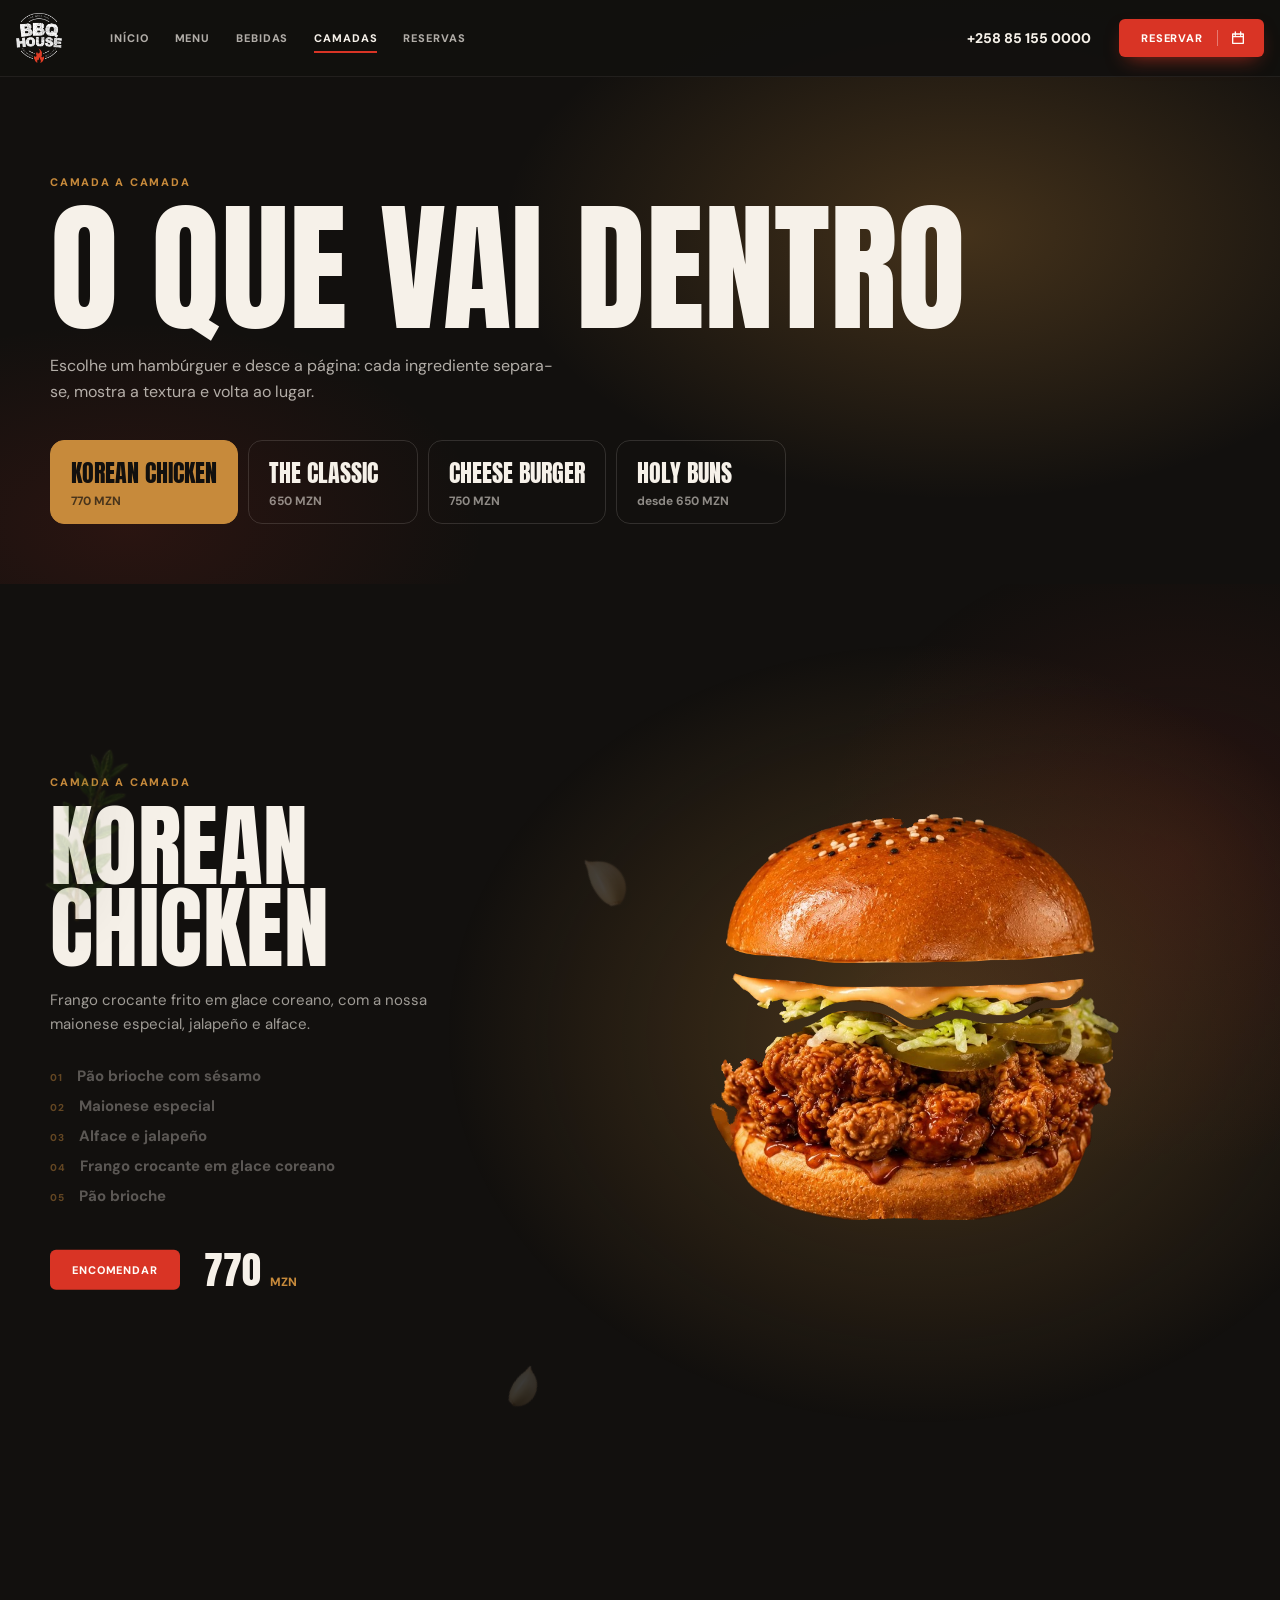
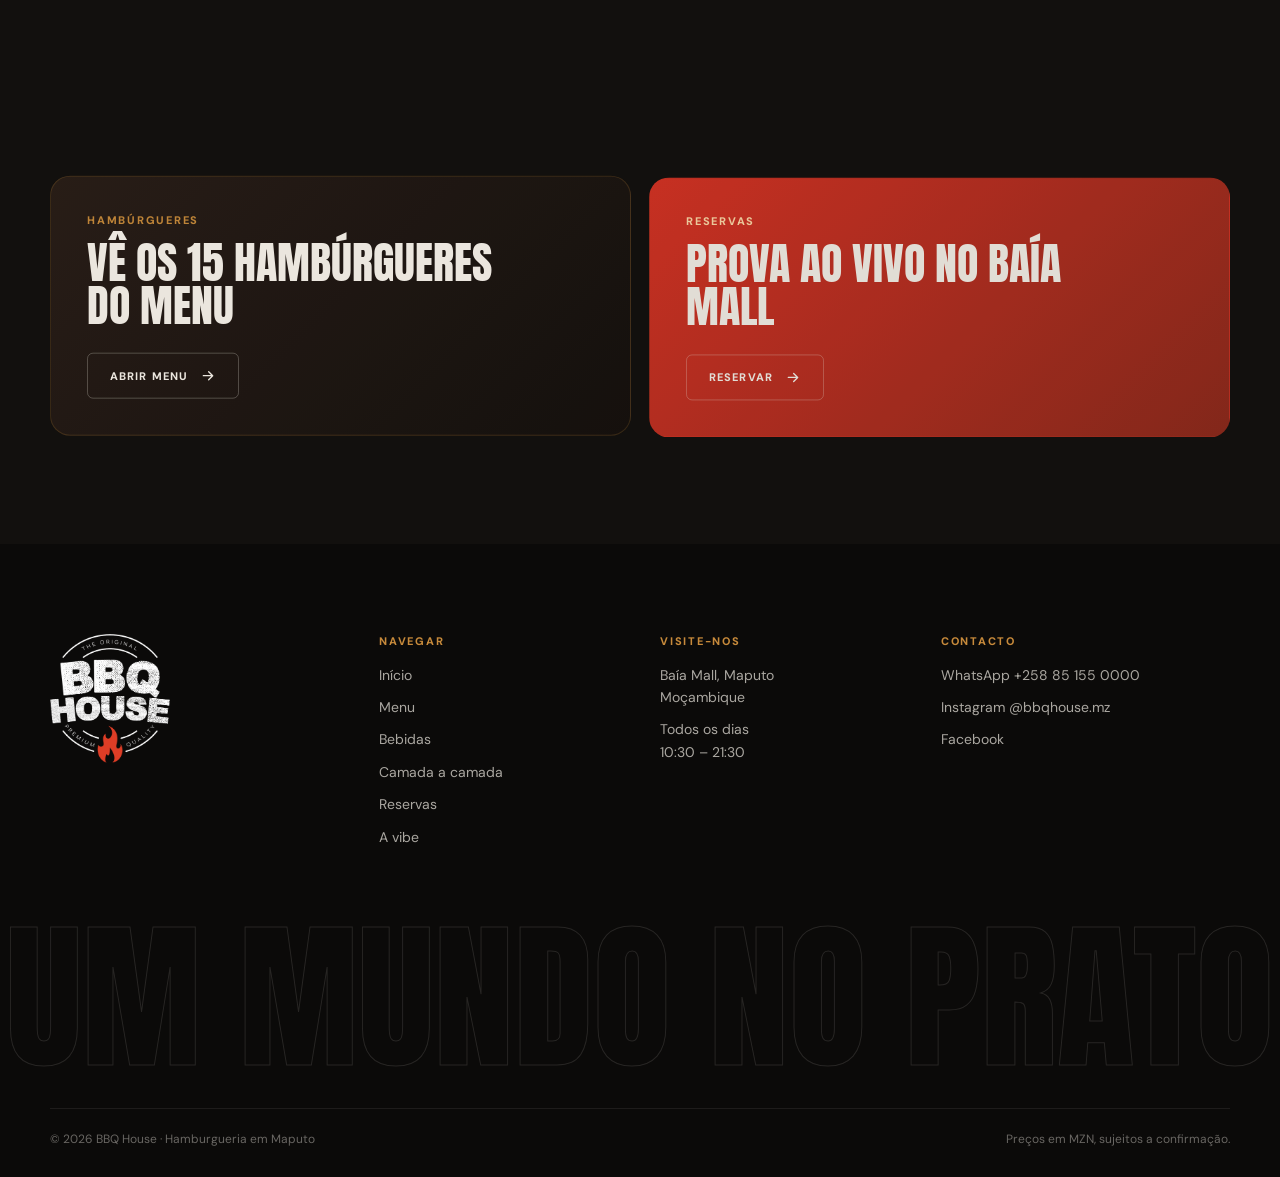
==== commit 3ee18947: "Carta de bebidas, telemóvel melhorado e sem referências ao site original - bebidas.html: roda dos mo" ====
--- a/camadas.html
+++ b/camadas.html
@@ -2,7 +2,8 @@
 <html lang="pt">
 <head>
   <meta charset="utf-8">
-  <meta name="viewport" content="width=device-width, initial-scale=1">
+  <meta name="viewport" content="width=device-width, initial-scale=1, viewport-fit=cover">
+  <meta name="theme-color" content="#12100E">
   <title>Camada a camada — BBQ House Maputo</title>
   <meta name="description" content="Vê cada hambúrguer da BBQ House camada a camada: pão, molhos, vegetais e carne, um a um.">
   <link rel="icon" href="assets/brand/logo-dark.png">
@@ -15,7 +16,7 @@
   <header class="snav">
     <div class="snav__in">
       <a class="snav__logo" href="index.html" aria-label="BBQ House — início"><img src="assets/brand/logo-white.png" alt="BBQ House"></a>
-      <nav class="snav__links" aria-label="Principal"><a href="index.html">Início</a><a href="menu.html">Menu</a><a href="camadas.html" aria-current="page">Camada a camada</a><a href="index.html#vibe">A vibe</a><a href="reservas.html">Reservas</a></nav>
+      <nav class="snav__links" aria-label="Principal"><a href="index.html">Início</a><a href="menu.html">Menu</a><a href="bebidas.html">Bebidas</a><a href="camadas.html" aria-current="page">Camadas</a><a href="reservas.html">Reservas</a></nav>
       <a class="snav__phone" href="https://wa.me/258851550000" target="_blank" rel="noopener">+258 85 155 0000</a>
       <a class="btn-menu" href="reservas.html">Reservar <svg viewBox="0 0 24 24" aria-hidden="true"><path d="M4 6h16v14H4z M4 10h16 M8 3v5 M16 3v5"/></svg></a>
       <button class="nav__burger" id="burger-btn" aria-label="Abrir menu" aria-expanded="false" aria-controls="mnav"><span></span><span></span></button>
@@ -73,7 +74,7 @@
       <img class="footer__logo" src="assets/brand/logo-white.png" alt="BBQ House" loading="lazy">
       <nav class="footer__col" aria-label="Rodapé">
         <span class="eyebrow">Navegar</span>
-        <a href="index.html">Início</a><a href="menu.html">Menu</a><a href="camadas.html">Camada a camada</a><a href="reservas.html">Reservas</a><a href="index.html#vibe">A vibe</a><a href="index.html#delivery">Delivery</a>
+        <a href="index.html">Início</a><a href="menu.html">Menu</a><a href="bebidas.html">Bebidas</a><a href="camadas.html">Camada a camada</a><a href="reservas.html">Reservas</a><a href="index.html#vibe">A vibe</a>
       </nav>
       <div class="footer__col" id="localizacao">
         <span class="eyebrow">Visite-nos</span>
@@ -101,11 +102,18 @@
       <button class="mnav__close" id="mnav-close" type="button" aria-label="Fechar menu">×</button>
     </div>
     <nav aria-label="Menu">
-      <a href="index.html">Início</a><a href="menu.html">Menu</a><a href="camadas.html">Camadas</a><a href="reservas.html">Reservas</a><a href="index.html#vibe">A vibe</a><a href="#contacto">Contacto</a>
+      <a href="index.html">Início</a><a href="menu.html">Menu</a><a href="bebidas.html">Bebidas</a><a href="camadas.html">Camadas</a><a href="reservas.html">Reservas</a><a href="#contacto">Contacto</a>
     </nav>
     <a class="btn-order btn-order--red btn-lg" href="https://wa.me/258851550000" target="_blank" rel="noopener">WhatsApp +258 85 155 0000</a>
   </div>
   <a class="fab" id="fab" href="reservas.html"><svg viewBox="0 0 24 24" aria-hidden="true"><path d="M4 6h16v14H4z M4 10h16 M8 3v5 M16 3v5"/></svg>Reservar mesa</a>
+  <!-- Barra inferior (telemóvel) -->
+  <nav class="tabbar" aria-label="Atalhos">
+    <a href="menu.html"><svg viewBox="0 0 24 24" aria-hidden="true"><path d="M4 6h16M4 12h16M4 18h10"/></svg>Menu</a>
+    <a href="bebidas.html"><svg viewBox="0 0 24 24" aria-hidden="true"><path d="M7 3h10l-1 7a4 4 0 0 1-8 0z M12 14v6 M8 21h8"/></svg>Bebidas</a>
+    <a class="tabbar__main" href="reservas.html"><svg viewBox="0 0 24 24" aria-hidden="true"><path d="M4 6h16v14H4z M4 10h16 M8 3v5 M16 3v5"/></svg>Reservar</a>
+    <a href="https://wa.me/258851550000" target="_blank" rel="noopener"><svg viewBox="0 0 24 24" aria-hidden="true"><path d="M4 20l1.3-3.9A8 8 0 1 1 8 19z M9 9.5c.5 2.5 2.5 4.5 5 5l1.2-1.2 2 1-.5 1.6c-4 .3-8.4-4.1-8.1-8.1l1.6-.5 1 2z"/></svg>WhatsApp</a>
+  </nav>
   <script src="assets/vendor/gsap.min.js"></script>
   <script src="assets/vendor/ScrollTrigger.min.js"></script>
   <script src="js/layers.js"></script>
--- a/css/style.css
+++ b/css/style.css
@@ -565,6 +565,7 @@
 .feat p { color: rgba(246,241,233,.66); font-size: 14px; line-height: 1.55; }
 .feat__foot { display: flex; flex-wrap: wrap; align-items: center; gap: 10px; margin-top: 14px; }
 .feat .dish__price { font-size: 32px; }
+.mcat__more { margin-top: 22px; }
 .menu-empty { text-align: center; padding: 90px 16px; color: rgba(246,241,233,.6); font-size: 16px; }
 
 /* --- Chamadas (fim de página / home) --- */
@@ -636,6 +637,68 @@
 .rhero__bg { position: absolute; inset: 0; width: 100%; height: 100%; object-fit: cover; opacity: .32; }
 .rhero::after { content: ''; position: absolute; inset: 0; background: linear-gradient(180deg, rgba(18,16,14,.2), var(--charcoal) 96%); }
 .reserve--page { padding-top: 40px; background: var(--charcoal); }
+
+
+/* ======================================================================
+   BEBIDAS — roda dos mocktails (estilo "match & move")
+   --cx/--cy: centro da roda (e do disco creme) · --R: raio · --gh: altura do copo
+   ====================================================================== */
+.dwheel {
+  --cx: 10vw; --cy: 54%; --R: 46vw; --gh: min(66vh, 640px); --dw-c: #8E2A1C;
+  position: relative; height: 100vh; height: 100svh; min-height: 560px; overflow: hidden; color: var(--cream);
+  touch-action: pan-y; outline: none; user-select: none;
+}
+.dw-fill { position: absolute; inset: 0; background: #8E2A1C; }
+.dw-grow { position: absolute; left: calc(var(--cx) + var(--R)); top: var(--cy); width: 300vmax; height: 300vmax; margin: -150vmax 0 0 -150vmax; border-radius: 50%; opacity: 0; will-change: transform; }
+.dw-disc { position: absolute; left: calc(var(--cx) - var(--R)); top: calc(var(--cy) - var(--R)); width: calc(var(--R) * 2); height: calc(var(--R) * 2); border-radius: 50%; background: var(--cream);
+  box-shadow: inset -30px 0 60px rgba(18,16,14,.06); }
+.dw-wheel { position: absolute; left: var(--cx); top: var(--cy); width: 0; height: 0; z-index: 3; will-change: transform; }
+.dw-spoke { position: absolute; left: 0; top: 0; width: 0; height: 0; }
+.dw-glass { position: absolute; left: var(--R); top: 0; height: var(--gh); width: auto; max-width: none; transform: translate(-50%, -52%);
+  filter: drop-shadow(0 34px 34px rgba(0,0,0,.4)); pointer-events: none; }
+.dw-badge { position: absolute; z-index: 2; left: calc(var(--cx) + var(--R) + 9vw); top: calc(var(--cy) - 34vh); width: 150px; fill: rgba(246,241,233,.8);
+  font: 800 13.2px/1 var(--body); letter-spacing: .2em; will-change: transform; }
+.dw-text { position: absolute; z-index: 4; left: 4vw; top: 90px; bottom: 56px; display: flex; align-items: flex-end; gap: 22px; pointer-events: none; }
+.dw-name {
+  writing-mode: vertical-rl; transform: rotate(180deg); font-family: var(--title); font-weight: 400; text-transform: uppercase;
+  font-size: clamp(64px, 9.4vh, 120px); line-height: .9; color: var(--dw-c); white-space: nowrap; transition: color .5s; will-change: transform, opacity;
+}
+.dw-meta { display: grid; gap: 10px; justify-items: start; padding-bottom: 6px; pointer-events: auto; will-change: transform, opacity; }
+.dw-meta .eyebrow { color: rgba(18,16,14,.55); }
+.dw-price { font-family: var(--title); font-weight: 400; font-size: 54px; line-height: 1; color: var(--charcoal); }
+.dw-price small { font-family: var(--body); font-size: 13px; font-weight: 800; color: var(--dw-c); transition: color .5s; }
+.dw-side { position: absolute; z-index: 4; right: 4vw; top: 50%; transform: translateY(-50%); display: grid; gap: 16px; justify-items: end; }
+.dw-dots { display: grid; gap: 4px; justify-items: end; }
+.dw-dots button { display: flex; align-items: center; gap: 12px; padding: 6px 0; font-family: var(--title); font-size: 22px; text-transform: uppercase; color: rgba(246,241,233,.45); transition: color .3s; }
+.dw-dots button::after { content: ''; width: 18px; height: 2px; background: currentColor; transition: width .4s cubic-bezier(.22,.8,.2,1); }
+.dw-dots button:hover { color: rgba(246,241,233,.85); }
+.dw-dots button[aria-selected="true"] { color: var(--cream); }
+.dw-dots button[aria-selected="true"]::after { width: 46px; background: var(--cream); }
+.dw-nav { position: absolute; z-index: 4; right: 4vw; bottom: 34px; display: flex; align-items: center; gap: 16px; font-size: 12px; font-weight: 800; letter-spacing: .14em; }
+.dw-nav button { width: 48px; height: 48px; border-radius: 50%; display: grid; place-items: center; font-size: 18px; background: rgba(246,241,233,.12); border: 1.5px solid rgba(246,241,233,.3); transition: background .2s; }
+.dw-nav button:hover { background: rgba(246,241,233,.25); }
+.dw-note { position: absolute; z-index: 4; left: 50%; bottom: 14px; transform: translateX(-50%); font-size: 10px; font-weight: 700; letter-spacing: .12em; text-transform: uppercase; color: rgba(18,16,14,.4); white-space: nowrap; }
+
+.dcarta-sec { padding: 110px 0 120px; background: var(--charcoal); }
+.dcarta { display: grid; grid-template-columns: repeat(3, 1fr); gap: 18px; align-items: start; }
+.dcard { position: relative; overflow: hidden; border-radius: 22px; padding: 34px 28px 26px; background: #1d1916; border: 1px solid rgba(246,241,233,.07); isolation: isolate; }
+.dcard__arc { position: absolute; z-index: -1; right: -120px; top: -120px; width: 260px; height: 260px; border-radius: 50%; background: var(--dw-c); opacity: .9; }
+.dcard h3 { font-family: var(--title); font-weight: 400; text-transform: uppercase; font-size: 34px; line-height: 1; max-width: 70%; margin-bottom: 18px; }
+.dcard ul { list-style: none; display: grid; }
+.dcard li { display: flex; align-items: center; gap: 10px; padding: 11px 0; border-bottom: 1px solid rgba(246,241,233,.07); }
+.dcard li span { font-weight: 700; font-size: 15px; }
+.dcard li i { flex: 1; border-bottom: 2px dotted rgba(246,241,233,.16); transform: translateY(4px); }
+.dcard li b { font-family: var(--title); font-weight: 400; font-size: 21px; color: var(--amber); }
+.dadd { width: 32px; height: 32px; flex: none; border-radius: 50%; border: 1.5px solid rgba(246,241,233,.2); font-size: 17px; line-height: 1; color: var(--amber); transition: background .2s, color .2s, border-color .2s; }
+.dadd:hover { background: var(--amber); color: var(--charcoal); border-color: var(--amber); }
+.dcarta__extras { grid-column: 1 / -1; padding: 14px 18px; border-radius: 12px; background: #1d1916; color: rgba(246,241,233,.6); font-size: 13px; }
+.dcarta__cta { display: flex; justify-content: center; gap: 12px; flex-wrap: wrap; margin-top: 46px; }
+.dtoast { position: fixed; z-index: 75; left: 50%; bottom: calc(22px + env(safe-area-inset-bottom)); transform: translateX(-50%); display: flex; align-items: center; gap: 16px;
+  background: var(--cream); color: var(--charcoal); padding: 12px 14px 12px 20px; border-radius: 999px; font-size: 13px; font-weight: 700; box-shadow: 0 18px 40px -14px rgba(0,0,0,.6); white-space: nowrap; }
+.dtoast[hidden] { display: none; }
+.dtoast a { background: var(--red); color: var(--white); padding: 8px 14px; border-radius: 999px; font-size: 11px; font-weight: 800; letter-spacing: .06em; text-transform: uppercase; }
+
+.tabbar { display: none; }
 
 /* ---------- RESPONSIVO ---------- */
 @media (max-width: 1100px) {
@@ -685,7 +748,7 @@
   .mbar { top: 66px; }
   .mbar__in { flex-direction: column; align-items: stretch; height: auto; padding: 10px 0; gap: 10px; }
   .msearch { width: 100%; }
-  .mcat { padding: 60px 0 20px; scroll-margin-top: 190px; }
+  .mcat { padding: 48px 0 16px; scroll-margin-top: 130px; }
   .mcat__grid { grid-template-columns: 1fr; gap: 24px; }
   .mcat__photo { position: relative; top: 0; aspect-ratio: 16 / 10; }
   .mcat__body h2 { font-size: 52px; }
@@ -706,6 +769,81 @@
   .ctabs b { font-size: 20px; }
   .btn-layers { display: none; }
   .d-rosemary, .d-sesame1 { display: none; }
+  /* bebidas: cartaz vertical, como no vídeo */
+  .dwheel { --cx: -34vw; --cy: 50%; --R: 92vw; --gh: min(50vh, 460px); min-height: 600px; }
+  .dw-text { left: 14px; right: 14px; top: 92px; bottom: 84px; flex-direction: column; align-items: flex-start; justify-content: space-between; }
+  .dw-name { font-size: clamp(42px, 11vw, 62px); max-height: 54vh; }
+  .dw-name.is-long { font-size: clamp(34px, 9vw, 50px); }
+  .dw-meta { grid-auto-flow: column; align-items: center; gap: 14px; padding: 0; }
+  .dw-meta .eyebrow { display: none; }
+  .dw-meta .btn-order { white-space: nowrap; padding: 12px 16px; background: var(--charcoal); }
+  .dw-price { color: var(--cream); text-shadow: 0 2px 14px rgba(0,0,0,.35); }
+  .dw-price small { color: var(--cream); }
+  .dw-price { font-size: 38px; }
+  .dw-side { display: none; }
+  .dw-badge { width: 92px; left: auto; right: 10px; top: 86px; }
+  .dw-nav { right: 14px; bottom: 24px; }
+  .dw-nav button { width: 44px; height: 44px; }
+  .dw-nav span { display: none; }
+  .dw-note { bottom: 6px; }
+  .dcarta { grid-template-columns: 1fr; }
+  .dcarta-sec { padding: 70px 0 90px; }
+  /* ---- telemóvel: barra inferior fixa (substitui o botão flutuante) ---- */
+  .tabbar {
+    display: grid; grid-template-columns: repeat(4, 1fr); position: fixed; z-index: 66; left: 0; right: 0; bottom: 0;
+    padding: 6px 6px calc(6px + env(safe-area-inset-bottom)); background: rgba(18,16,14,.97);
+    border-top: 1px solid rgba(246,241,233,.08); box-shadow: 0 -10px 30px -12px rgba(0,0,0,.6);
+  }
+  .tabbar a { display: grid; justify-items: center; gap: 3px; min-height: 52px; padding: 6px 0; border-radius: 12px; color: rgba(246,241,233,.62);
+    font-size: 10.5px; font-weight: 800; letter-spacing: .04em; -webkit-tap-highlight-color: transparent; }
+  .tabbar a svg { font-size: 21px; }
+  .tabbar a[aria-current="page"] { color: var(--amber); }
+  .tabbar a:active { background: rgba(246,241,233,.06); }
+  .tabbar .tabbar__main { background: var(--red); color: var(--white); margin: 0 4px; }
+  .tabbar .tabbar__main[aria-current="page"] { color: var(--white); }
+  body { padding-bottom: calc(64px + env(safe-area-inset-bottom)); --tb: calc(64px + env(safe-area-inset-bottom)); }
+  /* ecrãs fixos acabam acima da barra inferior */
+  .hero, .zoom__sticky, .story__sticky, .vibe__pin, .dwheel { height: calc(100svh - var(--tb)); }
+  .dwheel { min-height: 540px; }
+  .mchips a { display: flex; align-items: center; height: 40px; padding: 0 15px; }
+  .fab { display: none !important; }
+  .basket-fab { bottom: calc(76px + env(safe-area-inset-bottom)); }
+  .dtoast { bottom: calc(80px + env(safe-area-inset-bottom)); }
+  .bar { bottom: 14px; }
+  .zoom__cta { bottom: 28px; }
+  /* alvos de toque ≥ 44px */
+  .footer__col a { padding: 10px 0; }
+  .footer__col { gap: 0; }
+  .add { min-height: 40px; padding: 8px 14px; }
+  .dadd { width: 40px; height: 40px; }
+  .mchips a { padding: 11px 15px; }
+  .qty button { width: 38px; height: 38px; }
+  .tslot, .chip { min-height: 42px; }
+  .thumbs button { width: 46px; height: 46px; }
+  /* menu mais compacto: o "+" fica na linha do nome */
+  .dish { display: grid; grid-template-columns: 1fr auto; column-gap: 12px; padding: 16px 0; }
+  .dish__head { grid-column: 1 / -1; }
+  .dish p { grid-column: 1; margin-top: 4px; font-size: 13.5px; }
+  .dish__foot { grid-column: 2; grid-row: 2 / span 2; align-self: end; margin: 0; flex-wrap: nowrap; }
+  .dish__foot .dish__layers, .dish__foot .tag { display: none; }
+  .dish--compact { grid-template-columns: 1fr auto; }
+  .dish--compact .dish__head { grid-column: 1; align-self: center; }
+  .dish--compact .dish__foot { grid-row: 1; }
+  .dish__adds { width: auto; flex-direction: column; align-items: flex-end; }
+  .dishes--grid { column-gap: 0; }
+  .mcat__photo { aspect-ratio: 16 / 8; }
+  .mcat__idx { font-size: 44px; }
+  .feat__img { aspect-ratio: 16 / 8; }
+  .mbar__in { flex-direction: row; height: 58px; padding: 0; gap: 8px; }
+  .msearch { width: 44px; flex: none; padding: 0 12px; transition: width .3s; }
+  .msearch:focus-within { width: 60%; }
+  .msearch input::placeholder { color: transparent; }
+  .msearch:focus-within input::placeholder { color: rgba(246,241,233,.4); }
+  /* página inicial mais curta */
+  .zoom { height: 300vh; }
+  .vibe__pin { gap: 20px; }
+  .delivery { padding: 70px 0; }
+  .house__photo { aspect-ratio: 4 / 3; }
   /* texto e comida em áreas distintas */
   .story { height: 300vh; }
   .story__grid { grid-template-columns: 1fr; grid-template-rows: auto 1fr; align-items: start; padding-top: 70px; gap: 0; }
